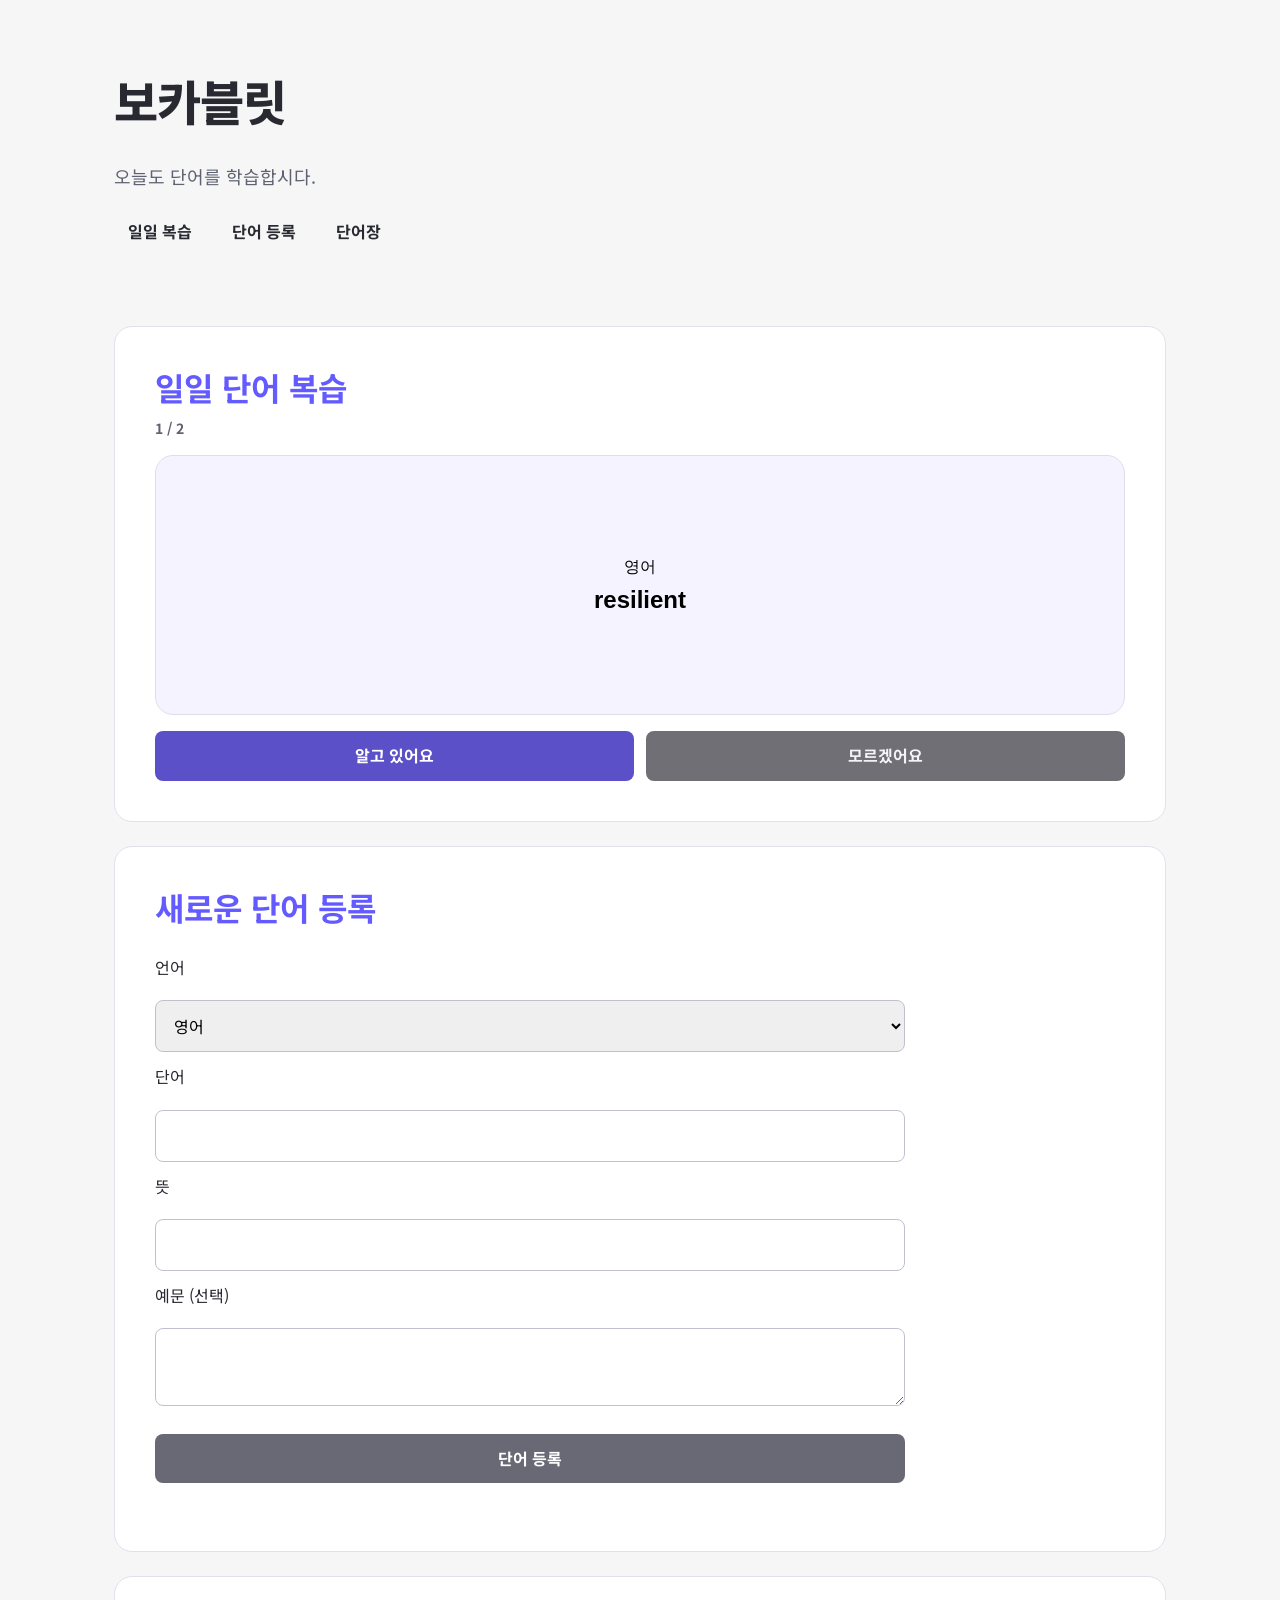
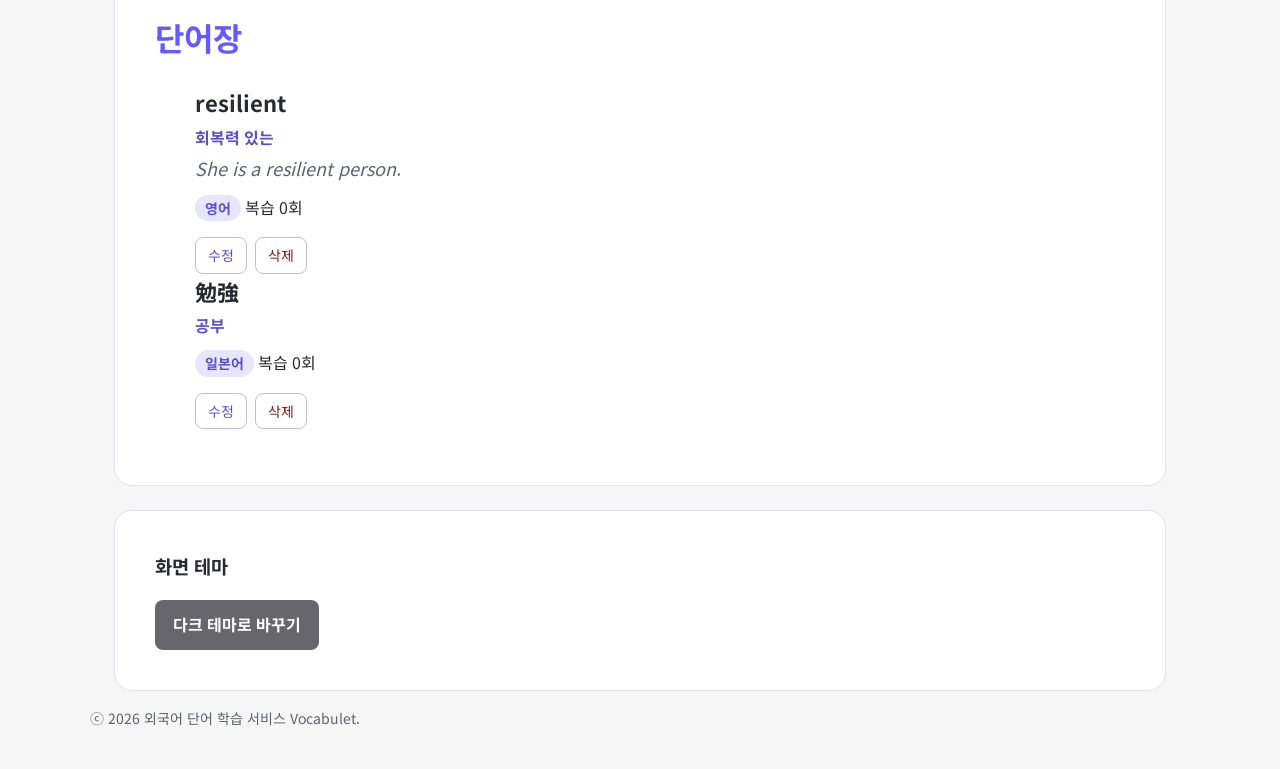
==== home.html @ 33e55e6b "7주차 단어카드 구현" ====
<!doctype html>
<html lang="ko">
  <head>
    <meta charset="UTF-8" />
    <meta name="viewport" content="width=device-width, initial-scale=1.0" />

    <link rel="stylesheet" href="style.css" />
    <link rel="preconnect" href="https://fonts.googleapis.com" />
    <link rel="preconnect" href="https://fonts.gstatic.com" crossorigin />
    <link
      href="https://fonts.googleapis.com/css2?family=Noto+Sans+KR:wght@100..900&display=swap"
      rel="stylesheet"
    />
    <title>Vocabulet</title>
  </head>

  <body>
    <header class="site-header">
      <h1>보카블릿</h1>
      <p class="header-description">오늘도 단어를 학습합시다.</p>
      <nav class="site-nav" aria-label="주요 메뉴">
        <a href="#daily-review">일일 복습</a>
        <a href="#add-word">단어 등록</a>
        <a href="#wordbook">단어장</a>
      </nav>
    </header>

    <main>
      <section id="daily-review" class="content-section">
        <h2>일일 단어 복습</h2>
        <p class="review-progress" aria-live="polite">1 / 10</p>

        <article class="flash-card" id="flashCard">
          <button
            type="button"
            class="flash-card-inner"
            id="flipButton"
            aria-label="카드 뒤집기"
          >
            <div class="flash-card-front">
              <span class="word-language"></span>
              <strong class="word-text"></strong>
            </div>
            <div class="flash-card-back">
              <p class="word-meaning"></p>
              <p class="word-example"></p>
            </div>
          </button>
        </article>

        <div class="review-actions">
          <button type="button" id="knowButton">알고 있어요</button>
          <button type="button" id="unknownButton">모르겠어요</button>
        </div>
      </section>

      <section id="add-word" class="content-section">
        <h2>새로운 단어 등록</h2>
        <form id="word-form">
          <label for="wordLanguage">언어</label>
          <select id="wordLanguage" name="language">
            <option>영어</option>
            <option>일본어</option>
            <option>중국어</option>
            <option>스페인어</option>
            <option>프랑스어</option>
          </select>

          <label for="wordInput">단어</label>
          <input type="text" id="wordInput" name="word" />

          <label for="meaningInput">뜻</label>
          <input type="text" id="meaningInput" name="meaning" />

          <label for="exampleInput">예문 (선택)</label>
          <textarea id="exampleInput" name="example"></textarea>

          <button type="submit" id="wordSubmit" disabled>단어 등록</button>
          <button type="button" id="editCancel" hidden>수정 취소</button>

          <p id="wordMessage" aria-live="polite"></p>
        </form>
      </section>

      <section id="wordbook" class="content-section">
        <h2>단어장</h2>
        <ul class="word-list">
          <li class="word-card">
            <h3 class="word-text">resilient</h3>
            <p class="word-meaning">회복력 있는</p>
            <p class="word-example">She is a resilient person.</p>
            <p class="word-meta">
              <span class="word-language">영어</span> 복습
              <span class="review-count">0</span>회
            </p>
            <div class="card-actions">
              <button type="button" class="edit-button">수정</button>
              <button type="button" class="delete-button">삭제</button>
            </div>
          </li>
          <li class="word-card">
            <h3 class="word-text">勉強</h3>
            <p class="word-meaning">공부</p>
            <p class="word-example"></p>
            <p class="word-meta">
              <span class="word-language">일본어</span> 복습
              <span class="review-count">0</span>회
            </p>
            <div class="card-actions">
              <button type="button" class="edit-button">수정</button>
              <button type="button" class="delete-button">삭제</button>
            </div>
          </li>
          <li class="word-card" hidden>
            <h3 class="word-text"></h3>
            <p class="word-meaning"></p>
            <p class="word-example"></p>
            <p class="word-meta">
              <span class="word-language"></span> 복습
              <span class="review-count">0</span>회
            </p>
            <div class="card-actions">
              <button type="button" class="edit-button">수정</button>
              <button type="button" class="delete-button">삭제</button>
            </div>
          </li>
          <li class="word-card" hidden>
            <h3 class="word-text"></h3>
            <p class="word-meaning"></p>
            <p class="word-example"></p>
            <p class="word-meta">
              <span class="word-language"></span> 복습
              <span class="review-count">0</span>회
            </p>
            <div class="card-actions">
              <button type="button" class="edit-button">수정</button>
              <button type="button" class="delete-button">삭제</button>
            </div>
          </li>
          <li class="word-card" hidden>
            <h3 class="word-text"></h3>
            <p class="word-meaning"></p>
            <p class="word-example"></p>
            <p class="word-meta">
              <span class="word-language"></span> 복습
              <span class="review-count">0</span>회
            </p>
            <div class="card-actions">
              <button type="button" class="edit-button">수정</button>
              <button type="button" class="delete-button">삭제</button>
            </div>
          </li>
        </ul>
      </section>

      <section id="config" class="content-section">
        <article class="event-card">
          <h3>화면 테마</h3>
          <button id="themeButton" class="primary-button" type="button">
            다크 테마로 바꾸기
          </button>
        </article>
      </section>
    </main>

    <footer class="site-footer">
      ⓒ 2026 외국어 단어 학습 서비스 Vocabulet.
    </footer>
    <script src="script.js"></script>
    <script src="home.js"></script>
  </body>
</html>
---- style.css ----
* {
  box-sizing: border-box;
}

body.dark {
  color: #f4f4f8;
  background-color: #20212a;
}
body.dark p,
body.dark nav a {
  color: #d8d8e2;
}
body.dark .feature-card,
body.dark .content-section,
body.dark .event-card,
body.dark .subscribe-card {
  border-color: #50515f;
  background-color: #2d2e38;
}
body.dark .word-card:hover {
  border-color: #b9b4ef;
}
body.dark .word-card .word-meaning {
  color: #b9b4ef;
}
body.dark .word-card .word-example {
  color: #d8d8e2;
}
body.dark .word-card .word-language {
  color: #d9d6ff;
  background-color: #3a3a4d;
}
body.dark .delete-button {
  border-color: #50515f;
  color: #f2b8b8;
}
body.dark .delete-button:hover {
  background-color: #3d2a2f;
}
body.dark .flash-card-inner {
  color: #ededfc;
  background-color: #20212a;
}
body.dark .flash-card-inner:hover {
  border-color: #b9b4ef;
}
body.dark .flash-card-front .word-language {
  color: #d9d6ff;
  background-color: #3a3a4d;
}
body.dark .flash-card-front::after,
body.dark .flash-card-back .word-example,
body.dark .review-progress {
  color: #d8d8e2;
}
body.dark .flash-card-back {
  background-color: #20212a;
}
body.dark .flash-card-back .word-meaning {
  color: #b9b4ef;
}
body.dark #unknownButton {
  border-color: #50515f;
  color: #f4f4f8;
  background-color: #2d2e38;
}
body.dark #unknownButton:hover {
  background-color: #3a3a4d;
}

body.dark .edit-button {
  border-color: #50515f;
  color: #b9b4ef;
}
body.dark .edit-button:hover {
  background-color: #3a3a4d;
}
body.dark #word-form #editCancel {
  border-color: #50515f;
  color: #f4f4f8;
  background-color: #2d2e38;
}
body.dark .word-card.is-editing {
  outline-color: #50515f;
}

#unknownButton {
  border-color: #50515f;
  color: #f4f4f8;
  background-color: #6f6f75;
}
#unknownButton:hover {
  background-color: #48484e;
}

body {
  margin: 0;
  color: #292a31;
  font-family: "Noto Sans KR", Arial, sans-serif;
  line-height: 1.6;
  background-color: #f6f6f6;
}
.site-header,
main,
.site-footer {
  max-width: 1100px;
  margin: 0 auto;
  padding-left: 24px;
  padding-right: 24px;
}
.eyebrow {
  color: #5b50c8;
  font-size: 14px;
  font-weight: 700;
}
.header-description {
  color: #5e6272;
  font-size: 18px;
}
.site-nav {
  display: flex;
  gap: 12px;
}
.site-nav a {
  padding: 10px 14px;
  font-weight: 700;
  color: #292a31;
  text-decoration: none;
}
.site-header {
  padding-top: 72px;
  padding-bottom: 48px;
}
.eyebrow {
  margin: 0 0 8px;
  color: #5b50c8;
  font-size: 14px;
  font-weight: 700;
  letter-spacing: 0.05em;
}
h1,
h2,
h3,
p {
  margin-top: 0;
}
h1 {
  font-size: 48px;
  font-weight: 800;
  line-height: 1.2;
  letter-spacing: -0.02em;
}
h2 {
  color: #635bff;
  font-size: 32px;
  font-weight: 700;
  line-height: 1.3;
}

.feature-list {
  list-style-type: none;
  padding-left: 0;
  margin: 0;
  display: grid;
  grid-template-columns: repeat(auto-fit, minmax(260px, 1fr));
  align-items: stretch;
  gap: 24px;
}
.feature-card {
  min-width: 0;
  list-style: none;
  padding: 20px 24px;
  margin-bottom: 16px;
  border: 1px solid #deddea;
  border-radius: 12px;
  background: #f4f3ff;
}

.steps-list {
  margin: 0;
  padding-left: 24px;
}
.steps-list li + li {
  margin-top: 10px;
}
.content-section {
  margin-top: 24px;
  padding: 40px;
  min-width: 200px;
  border: 1px solid #e0e1ec;
  border-radius: 18px;
  background: #fff;
}

.about-layout {
  display: flex;
  align-items: center;
  gap: 40px;
}
.about-text {
  flex: 1;
}
.service-image {
  display: block;
  width: 100%;
  max-width: 360px;
  height: auto;
  border-radius: 14px;
}

.card-list {
  display: flex;
  gap: 20px;
}
.card {
  flex: 1 1 260px;
}

@media (max-width: 768px) {
  body {
    font-size: 16px;
  }
  header {
    padding-top: 32px;
    padding-bottom: 24px;
  }
  section {
    margin-top: 40px;
  }
  h1 {
    font-size: 36px;
  }
  h2 {
    font-size: 28px;
  }
  .about-layout {
    flex-direction: column;
  }
  .service-image {
    max-width: 100%;
  }
  body {
    font-size: 16px;
  }
  header {
    padding-top: 32px;
    padding-bottom: 24px;
  }
  section {
    margin-top: 40px;
  }
  h1 {
    font-size: 36px;
  }
  h2 {
    font-size: 28px;
  }
  nav {
    flex-direction: column;
    align-items: stretch;
    gap: 8px;
  }
  nav a {
    padding: 8px 0;
  }
  .feature-list {
    grid-template-columns: 1fr;
  }
  form {
    flex-direction: column;
    align-items: stretch;
  }
  input,
  button {
    width: 100%;
  }
  button {
    min-height: 48px;
  }
  .agree-row {
    display: grid;
    grid-template-columns: 1fr 6fr;
  }
  .agreeCheck {
    width: 20px;
    height: 20px;
  }

  .content-section {
    margin-top: 40px;
  }
}
.card-actions {
  display: flex;
  gap: 8px;
  margin-top: auto;
}
.edit-button {
  padding: 6px 12px;
  border: 1px solid #bfc1d1;
  border-radius: 8px;
  color: #5b50c8;
  font: inherit;
  font-size: 14px;
  background-color: transparent;
  cursor: pointer;
}
.edit-button:hover {
  background-color: #f0efff;
}
#word-form #editCancel {
  border: 1px solid #bfc1d1;
  color: #292a31;
  background-color: #fff;
}
.word-card.is-editing {
  border-color: #5b50c8;
  outline: 3px solid #d9d6ff;
}

#subscribeMessage {
  margin-top: 16px;
  color: #555763;
}
#subscribeMessage.is-success {
  color: #245c3a;
  background-color: #e7f7ed;
  padding: 12px;
  border-radius: 10px;
  font-weight: 700;
}
#subscribeMessage.is-error {
  color: #7a1f1f;
  background-color: #fbeaea;
  padding: 12px;
  border-radius: 10px;
  font-weight: 700;
}

.subscribe-card {
  background-color: #f0efff;
  min-width: 300;
}
#subscribe-form {
  display: grid;
  align-items: flex-end;
  gap: 12px;
  max-width: 750px;
}
.email-field {
  margin: 0;
  font-weight: 700;
}
input[type="email"] {
  display: grid;
  grid-template-columns: 1fr;
  width: 100%;
  margin-top: 8px;
  padding: 12px 14px;
  border: 1px solid #bfc1d1;
  border-radius: 8px;
  font: inherit;
  transition:
    border-color 0.2s ease,
    outline-color 0.2s ease;
}
input[type="email"]:focus {
  display: grid;
  grid-template-columns: 2.5fr;
  border-color: #5b50c8;
  outline: 3px solid #d9d6ff;
  outline-offset: 2px;
}
#subscribeButton {
  display: grid;
  grid-template-columns: 1.5fr;
  padding: 12px 18px;
  border: 0;
  border-radius: 8px;
  color: #fff;
  font: inherit;
  font-weight: 700;
  background-color: #5b50c8;
  cursor: pointer;
  transition:
    background-color 0.2s ease,
    transform 0.1s ease;
}
#subscribeButton:hover {
  background-color: #4033b0;
}
#subscribeButton:focus {
  outline: 3px solid #b9b4ef;
  outline-offset: 3px;
}
#subscribeButton:disabled {
  color: #fff;
  background-color: #686975;
  cursor: not-allowed;
}
#themeButton {
  display: grid;
  grid-template-columns: 1.5fr;
  padding: 12px 18px;
  border: 0;
  border-radius: 8px;
  color: #fff;
  font: inherit;
  font-weight: 700;
  background-color: #66666c;
  cursor: pointer;
  transition:
    background-color 0.2s ease,
    transform 0.1s ease;
}
.primary-button {
  display: grid;
  grid-template-columns: 1.5fr;
  padding: 12px 18px;
  border: 0;
  border-radius: 8px;
  color: #fff;
  font: inherit;
  background-color: #66666c;
  font-weight: 700;
  cursor: pointer;
  transition:
    background-color 0.2s ease,
    transform 0.1s ease;
}
.primary-button:hover {
  background-color: #4038a5;
}
.primary-button:focus {
  outline: 3px solid #b9b4ef;
  outline-offset: 3px;
}
.primary-button:active {
  transform: translateY(1px);
}
.site-footer {
  padding: 16px 0 40px;
  color: #5e6272;
  font-size: 14px;
}
#word-form {
  display: grid;
  gap: 12px;
  max-width: 750px;
}
input[type="email"],
input[type="text"],
textarea,
select {
  width: 100%;
  margin-top: 8px;
  padding: 12px 14px;
  border: 1px solid #bfc1d1;
  border-radius: 8px;
  font: inherit;
}
#word-form button:disabled {
  background-color: #686975;
  cursor: not-allowed;
}
#word-form button,
.review-actions button {
  margin-top: 16px;
  padding: 12px 18px;
  border: 0;
  border-radius: 8px;
  color: #fff;
  font: inherit;
  font-weight: 700;
  background-color: #5b50c8;
  cursor: pointer;
}
.word-card {
  display: flex;
  flex-direction: column;
  gap: 4px;
  transition: border-color 0.2s ease;
}
.word-card:hover {
  border-color: #5b50c8;
}
.word-card .word-text {
  margin-bottom: 0;
  font-size: 22px;
  font-weight: 700;
}
.word-card .word-meaning {
  margin-bottom: 0;
  color: #5b50c8;
  font-weight: 700;
}
.word-card .word-example {
  margin-bottom: 0;
  color: #5e6272;
  font-size: 18px;
  font-style: italic;
}
.word-card .word-example:empty {
  display: none;
}
.word-card .word-meta {
  margin: 8px 0 12px;
}
.word-card .word-language {
  display: inline-block;
  padding: 2px 10px;
  border-radius: 999px;
  color: #5b50c8;
  font-size: 14px;
  font-weight: 700;
  background-color: #e7e5ff;
}
.delete-button {
  align-self: flex-start;
  margin-top: auto;
  padding: 6px 12px;
  border: 1px solid #bfc1d1;
  border-radius: 8px;
  color: #7a1f1f;
  font: inherit;
  font-size: 14px;
  background-color: transparent;
  cursor: pointer;
}
.delete-button:hover {
  background-color: #fbeaea;
}

.review-progress {
  margin-bottom: 12px;
  color: #5e6272;
  font-size: 14px;
  font-weight: 700;
}
.flash-card-front .word-language {
  font-size: 16px; /* 기존 12px */
}
.flash-card-front .word-text {
  font-size: 24px; /* 기존 40px */
}
.flash-card-front::after {
  font-size: 24px; /* 기존 13px */
}
.flash-card-back .word-meaning {
  font-size: 16px; /* 기존 28px */
}
.flash-card-back .word-example {
  font-size: 16px; /* 기존 15px */
}
.flash-card-inner {
  min-width: 120px;
  min-height: 240px;
  border: 1px solid #deddea;
  border-radius: 18px;
  background: #f4f3ff;
  transition:
    transform 0.4s ease,
    border-color 0.2s ease;
}
.flash-card-inner:hover {
  border-color: #5b50c8;
}
.flash-card-inner:focus-visible {
  outline: 3px solid #d9d6ff;
  outline-offset: 3px;
}

#daily-review h2 {
  margin-bottom: 8px;
}
#daily-review .review-progress {
  margin-bottom: 16px;
}
.flash-card {
  perspective: 1000px;
}
#daily-review .flash-card-inner {
  display: block;
  position: relative;
  width: 100%;
  padding: 0;
  transform-style: preserve-3d;
  cursor: pointer;
}
.flash-card.is-flipped .flash-card-inner {
  transform: rotateY(180deg);
}
.flash-card-front,
.flash-card-back {
  position: absolute;
  inset: 0;
  display: flex;
  flex-direction: column;
  align-items: center;
  justify-content: safe center;
  gap: 8px;
  padding: 32px;
  text-align: center;
  backface-visibility: hidden;
}
.flash-card-back {
  transform: rotateY(180deg);
  border-radius: 18px;
  background: #fff;
}

#daily-review .review-actions {
  margin-bottom: 0;
  gap: 12px;
}

#daily-review .flash-card-inner {
  min-height: clamp(200px, 35vw, 260px);
}

#daily-review .flash-card-front,
#daily-review .flash-card-back {
  overflow-y: auto;
  overflow-wrap: anywhere;
  justify-content: safe center;
}

#daily-review .review-actions {
  display: flex;
  flex-direction: row;
  gap: 12px;
}
#daily-review .review-actions button {
  flex: 1;
  width: auto;
  max-width: none;
  min-height: 48px;
}

@media (max-width: 768px) {
  #daily-review .review-actions {
    gap: 8px;
  }
  #daily-review .review-actions button {
    padding-left: 8px;
    padding-right: 8px;
  }
}

[hidden] {
  display: none !important;
}
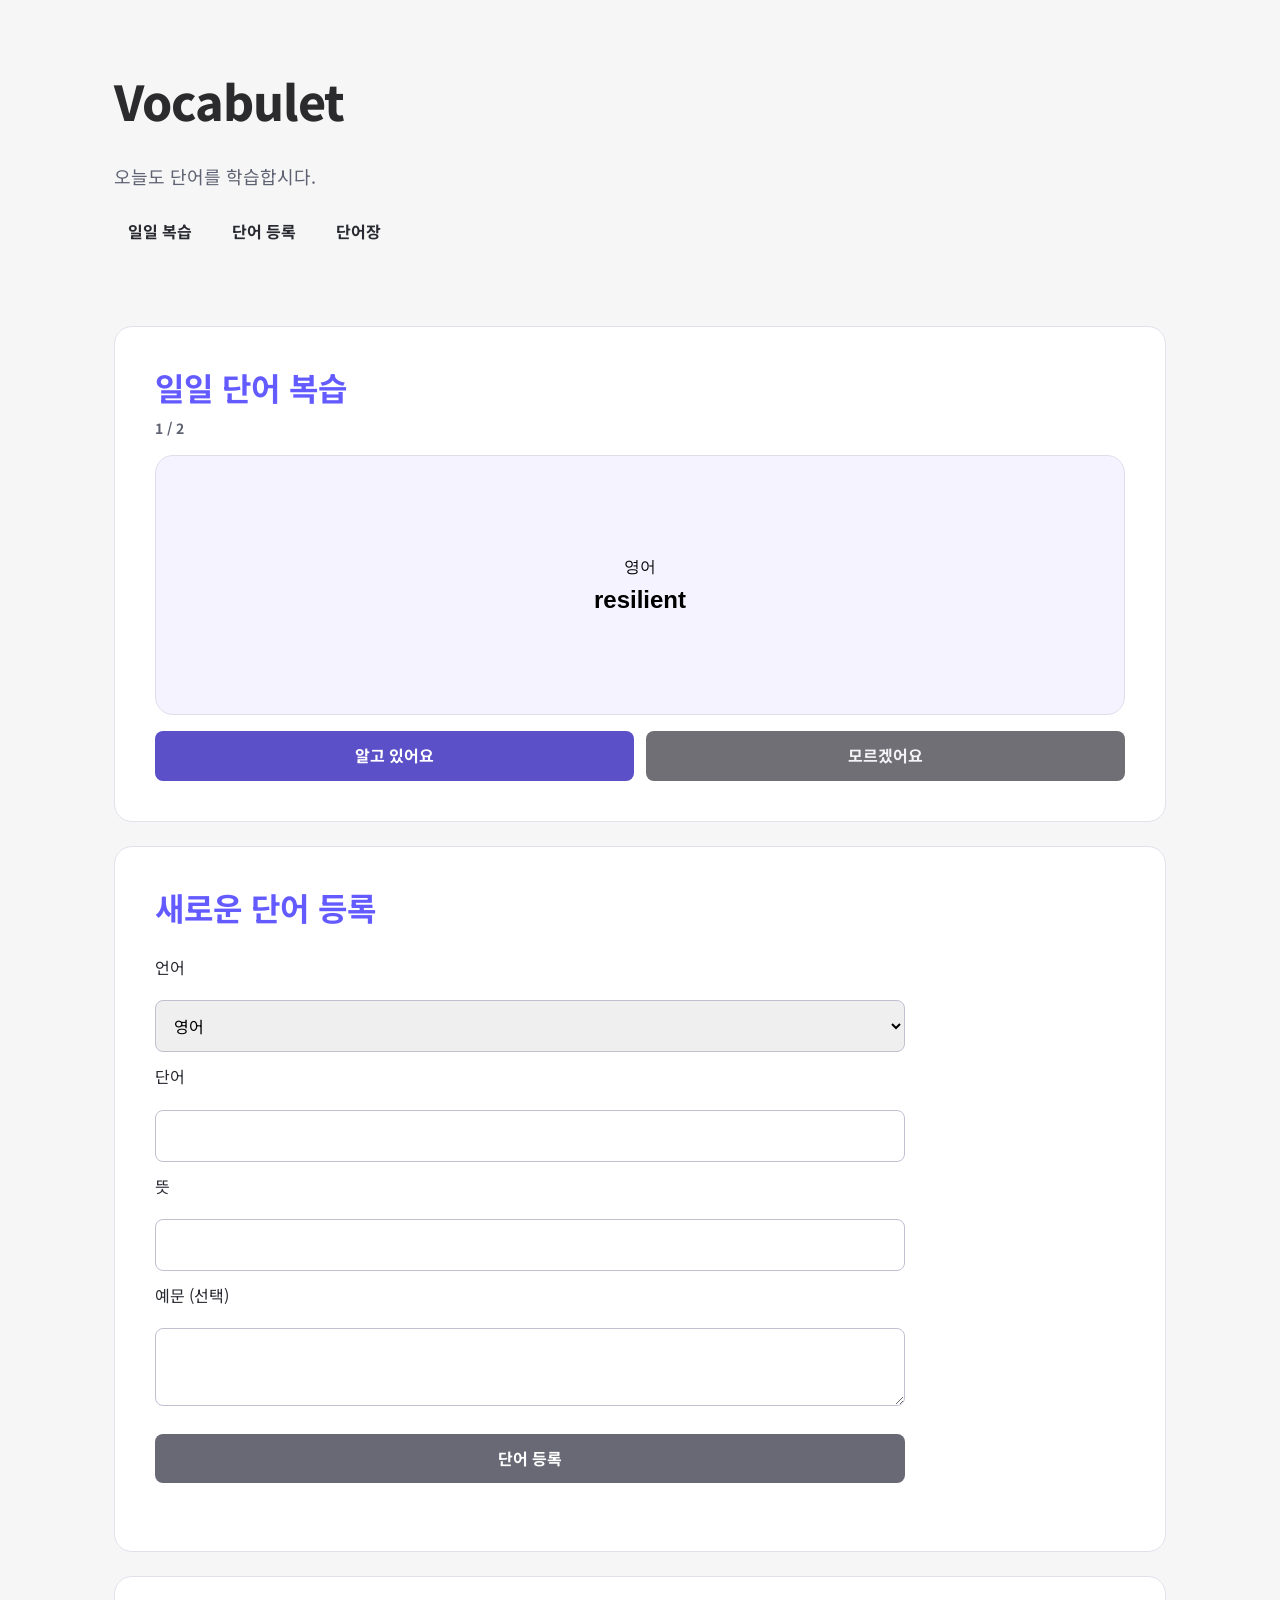
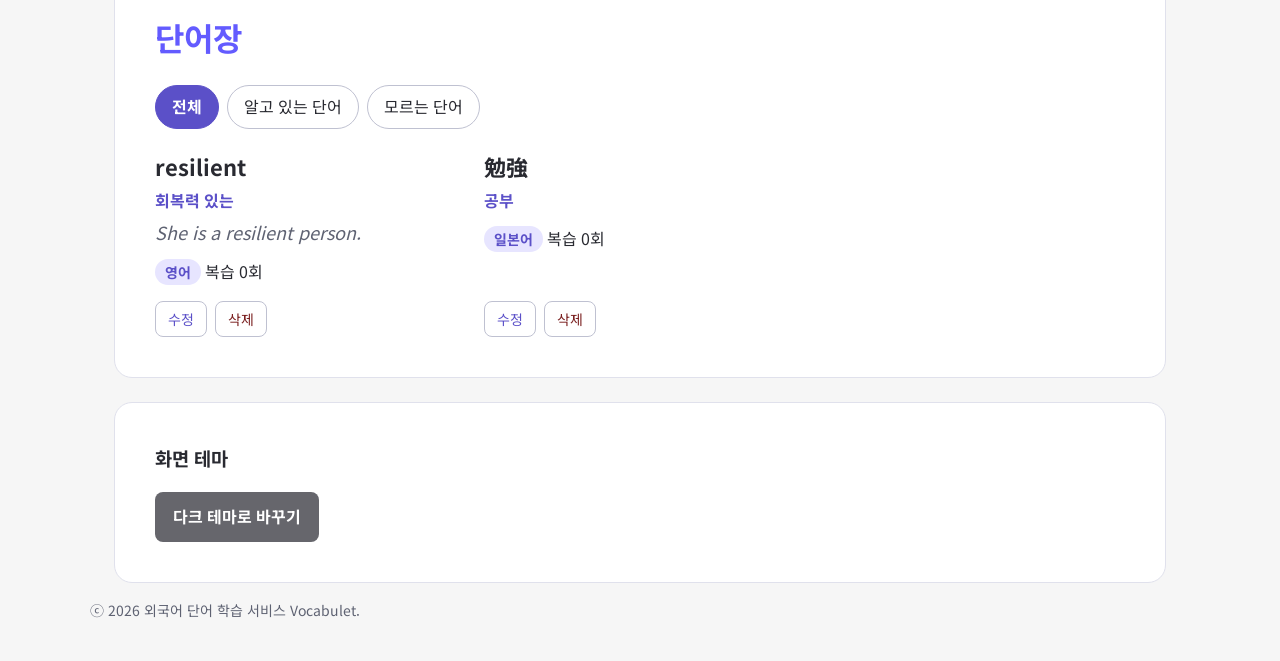
==== commit ab7ff4a0: "10주차 내비게이션 바" ====
--- a/home.html
+++ b/home.html
@@ -11,12 +11,12 @@
       href="https://fonts.googleapis.com/css2?family=Noto+Sans+KR:wght@100..900&display=swap"
       rel="stylesheet"
     />
-    <title>Vocabulet</title>
+    <title>Vocabulet</a></title>
   </head>
 
   <body>
     <header class="site-header">
-      <h1>보카블릿</h1>
+      <h1><a id="site-logo" href="index.html">Vocabulet</a></h1>
       <p class="header-description">오늘도 단어를 학습합시다.</p>
       <nav class="site-nav" aria-label="주요 메뉴">
         <a href="#daily-review">일일 복습</a>
@@ -84,73 +84,36 @@
 
       <section id="wordbook" class="content-section">
         <h2>단어장</h2>
-        <ul class="word-list">
-          <li class="word-card">
-            <h3 class="word-text">resilient</h3>
-            <p class="word-meaning">회복력 있는</p>
-            <p class="word-example">She is a resilient person.</p>
-            <p class="word-meta">
-              <span class="word-language">영어</span> 복습
-              <span class="review-count">0</span>회
-            </p>
-            <div class="card-actions">
-              <button type="button" class="edit-button">수정</button>
-              <button type="button" class="delete-button">삭제</button>
-            </div>
-          </li>
-          <li class="word-card">
-            <h3 class="word-text">勉強</h3>
-            <p class="word-meaning">공부</p>
-            <p class="word-example"></p>
-            <p class="word-meta">
-              <span class="word-language">일본어</span> 복습
-              <span class="review-count">0</span>회
-            </p>
-            <div class="card-actions">
-              <button type="button" class="edit-button">수정</button>
-              <button type="button" class="delete-button">삭제</button>
-            </div>
-          </li>
-          <li class="word-card" hidden>
-            <h3 class="word-text"></h3>
-            <p class="word-meaning"></p>
-            <p class="word-example"></p>
-            <p class="word-meta">
-              <span class="word-language"></span> 복습
-              <span class="review-count">0</span>회
-            </p>
-            <div class="card-actions">
-              <button type="button" class="edit-button">수정</button>
-              <button type="button" class="delete-button">삭제</button>
-            </div>
-          </li>
-          <li class="word-card" hidden>
-            <h3 class="word-text"></h3>
-            <p class="word-meaning"></p>
-            <p class="word-example"></p>
-            <p class="word-meta">
-              <span class="word-language"></span> 복습
-              <span class="review-count">0</span>회
-            </p>
-            <div class="card-actions">
-              <button type="button" class="edit-button">수정</button>
-              <button type="button" class="delete-button">삭제</button>
-            </div>
-          </li>
-          <li class="word-card" hidden>
-            <h3 class="word-text"></h3>
-            <p class="word-meaning"></p>
-            <p class="word-example"></p>
-            <p class="word-meta">
-              <span class="word-language"></span> 복습
-              <span class="review-count">0</span>회
-            </p>
-            <div class="card-actions">
-              <button type="button" class="edit-button">수정</button>
-              <button type="button" class="delete-button">삭제</button>
-            </div>
-          </li>
-        </ul>
+        <div class="word-filters" role="group" aria-label="단어 필터">
+          <button
+            type="button"
+            class="filter-button active"
+            data-filter="all"
+            aria-pressed="true"
+          >
+            전체
+          </button>
+          <button
+            type="button"
+            class="filter-button"
+            data-filter="known"
+            aria-pressed="false"
+          >
+            알고 있는 단어
+          </button>
+          <button
+            type="button"
+            class="filter-button"
+            data-filter="unknown"
+            aria-pressed="false"
+          >
+            모르는 단어
+          </button>
+        </div>
+        <p class="empty-state" id="emptyState" hidden>
+          등록된 단어가 없습니다.
+        </p>
+        <ul class="word-list" id="wordList"></ul>
       </section>
 
       <section id="config" class="content-section">
--- a/style.css
+++ b/style.css
@@ -37,6 +37,10 @@
 body.dark .delete-button:hover {
   background-color: #3d2a2f;
 }
+body.dark .delete-button:focus {
+  outline: 3px solid #f2b8b8;
+  outline-offset: 3px;
+}
 body.dark .flash-card-inner {
   color: #ededfc;
   background-color: #20212a;
@@ -67,6 +71,10 @@
 body.dark #unknownButton:hover {
   background-color: #3a3a4d;
 }
+body.dark #unknownButton:focus {
+  outline: 3px solid #b9b4ef;
+  outline-offset: 3px;
+}
 
 body.dark .edit-button {
   border-color: #50515f;
@@ -74,14 +82,51 @@
 }
 body.dark .edit-button:hover {
   background-color: #3a3a4d;
+}
+body.dark .edit-button:focus {
+  outline: 3px solid #b9b4ef;
+  outline-offset: 3px;
+}
+body.dark #word-form #wordSubmit {
+  border-color: #50515f;
+  color: #f4f4f8;
+  background-color: #6e37b6;
+}
+body.dark #word-form #wordSubmit:hover {
+  background-color: #9775d6;
+}
+body.dark #word-form #wordSubmit:focus {
+  outline: 3px solid #b9b4ef;
+  outline-offset: 3px;
+}
+body.dark #word-form #wordSubmit:disabled {
+  color: #f4f4f8;
+  background-color: #686975;
+  cursor: not-allowed;
+  outline: 0px;
 }
 body.dark #word-form #editCancel {
   border-color: #50515f;
   color: #f4f4f8;
   background-color: #2d2e38;
 }
-body.dark .word-card.is-editing {
-  outline-color: #50515f;
+body.dark #word-form #editCancel:focus {
+  outline: 3px solid #b9b4ef;
+  outline-offset: 3px;
+}
+
+#site-logo {
+  text-decoration: none;
+  color: #2b2a2c;
+}
+body.dark #site-logo {
+  color: #f4f4f8;
+}
+.header-title {
+  line-height: 0.8;
+  margin-top: 8px;
+  font-weight: 700;
+  color: #5b50c8;
 }
 
 #unknownButton {
@@ -91,6 +136,10 @@
 }
 #unknownButton:hover {
   background-color: #48484e;
+}
+#unknownButton:focus {
+  outline: 3px solid #b9b4ef;
+  outline-offset: 3px;
 }
 
 body {
@@ -308,14 +357,41 @@
 .edit-button:hover {
   background-color: #f0efff;
 }
+.edit-button:focus {
+  outline: 3px solid #b9b4ef;
+  outline-offset: 3px;
+}
+
+#word-form #wordSubmit {
+  color: #fff;
+  background-color: #5c37b3;
+}
+#word-form #wordSubmit:focus {
+  outline: 3px solid #b9b4ef;
+  outline-offset: 3px;
+}
+#word-form #wordSubmit:hover {
+  outline: 3px solid #b9b4ef;
+  background-color: #8e66e9;
+}
+#word-form #wordSubmit:disabled {
+  color: #fff;
+  background-color: #686975;
+  cursor: not-allowed;
+  outline: 0px;
+}
+
 #word-form #editCancel {
   border: 1px solid #bfc1d1;
   color: #292a31;
   background-color: #fff;
 }
-.word-card.is-editing {
-  border-color: #5b50c8;
-  outline: 3px solid #d9d6ff;
+#word-form #editCancel:hover {
+  background-color: #f0efff;
+}
+#word-form #editCancel:focus {
+  outline: 3px solid #b9b4ef;
+  outline-offset: 3px;
 }
 
 #subscribeMessage {
@@ -370,6 +446,76 @@
   border-color: #5b50c8;
   outline: 3px solid #d9d6ff;
   outline-offset: 2px;
+}
+#goLoginButton {
+  display: grid;
+  grid-template-columns: 1.5fr;
+  padding: 12px 18px;
+  border: 0;
+  border-radius: 8px;
+  color: #fff;
+  font: inherit;
+  font-weight: 700;
+  background-color: #5b50c8;
+  cursor: pointer;
+  transition:
+    background-color 0.2s ease,
+    transform 0.1s ease;
+}
+
+#goLoginButton:hover {
+  background-color: #4033b0;
+}
+
+#goLoginButton:focus {
+  outline: 3px solid #b9b4ef;
+  outline-offset: 3px;
+}
+#goLoginButton:disabled {
+  color: #fff;
+  background-color: #686975;
+  cursor: not-allowed;
+}
+
+#welcomeMessage.is-success {
+  color: #245c3a;
+  background-color: #e7f7ed;
+  padding: 12px;
+  border-radius: 10px;
+  font-weight: 700;
+}
+body.dark #welcomeMessage.is-success {
+  color: #7fd6a0;
+  background-color: #1f3a2a;
+}
+
+#loginButton {
+  display: grid;
+  grid-template-columns: 1.5fr;
+  padding: 12px 18px;
+  border: 0;
+  border-radius: 8px;
+  color: #fff;
+  font: inherit;
+  font-weight: 700;
+  background-color: #5b50c8;
+  cursor: pointer;
+  transition:
+    background-color 0.2s ease,
+    transform 0.1s ease;
+}
+#loginButton:hover {
+  background-color: #4033b0;
+}
+
+#loginButton:focus {
+  outline: 3px solid #b9b4ef;
+  outline-offset: 3px;
+}
+#loginButton:disabled {
+  color: #fff;
+  background-color: #686975;
+  cursor: not-allowed;
 }
 #subscribeButton {
   display: grid;
@@ -529,6 +675,10 @@
 }
 .delete-button:hover {
   background-color: #fbeaea;
+}
+.delete-button:focus {
+  outline: 3px solid #f2b8b8;
+  outline-offset: 3px;
 }
 
 .review-progress {
@@ -636,6 +786,10 @@
   max-width: none;
   min-height: 48px;
 }
+#daily-review .review-actions button:focus {
+  outline: 3px solid #b9b4ef;
+  outline-offset: 3px;
+}
 
 @media (max-width: 768px) {
   #daily-review .review-actions {
@@ -645,6 +799,159 @@
     padding-left: 8px;
     padding-right: 8px;
   }
+  #daily-review .review-actions button:focus {
+    outline: 3px solid #b9b4ef;
+    outline-offset: 3px;
+  }
+  #daily-review .flash-card-inner {
+    min-height: clamp(200px, 50vw, 260px);
+    max-width: 480px;
+  }
+}
+.is-hidden {
+  display: none;
+}
+.auth-tabs {
+  display: flex;
+  gap: 8px;
+  margin-bottom: 16px;
+}
+.auth-tab {
+  padding: 10px 18px;
+  border: 1px solid #bfc1d1;
+  border-radius: 8px;
+  background: #fff;
+  font: inherit;
+  font-weight: 700;
+  cursor: pointer;
+}
+.auth-tab.is-active {
+  color: #fff;
+  background-color: #5b50c8;
+  border-color: #5b50c8;
+}
+#login-form,
+#signup-form {
+  display: grid;
+  gap: 12px;
+  max-width: 750px;
+}
+input[type="password"],
+input[type="text"] {
+  width: 100%;
+  padding: 12px 14px;
+  border: 1px solid #bfc1d1;
+  border-radius: 8px;
+  font: inherit;
+}
+#loginButton,
+#signupButton,
+#logoutButton {
+  padding: 12px 18px;
+  border: 0;
+  border-radius: 8px;
+  color: #fff;
+  font: inherit;
+  font-weight: 700;
+  background-color: #5b50c8;
+  cursor: pointer;
+}
+#signupButton:disabled {
+  background-color: #686975;
+  cursor: not-allowed;
+}
+#loginMessage.is-error,
+#signupMessage.is-error {
+  color: #7a1f1f;
+}
+#loginMessage.is-success,
+#signupMessage.is-success {
+  color: #245c3a;
+}
+
+.is-success {
+  color: #245c3a;
+}
+.is-error {
+  color: #7a1f1f;
+}
+
+.site-nav a.is-current {
+  color: #5b50c8;
+  background-color: #d9d7ff;
+  box-shadow: inset 0 -2px 0 #5b50c8;
+}
+body.dark .site-nav a.is-current {
+  color: #ffff;
+  background-color: #4336b6c9;
+  box-shadow: inset 0 -4px 0 #4336b6;
+}
+
+.word-filters {
+  display: flex;
+  gap: 8px;
+  margin-bottom: 20px;
+  flex-wrap: wrap;
+}
+.filter-button {
+  padding: 8px 16px;
+  border: 1px solid #bfc1d1;
+  border-radius: 999px;
+  background: #fff;
+  color: #292a31;
+  font: inherit;
+  cursor: pointer;
+}
+.filter-button.active {
+  border-color: #5b50c8;
+  background: #5b50c8;
+  color: #fff;
+  font-weight: 700;
+}
+.filter-button:focus-visible {
+  outline: 3px solid #b9b4ef;
+  outline-offset: 2px;
+}
+.word-list {
+  list-style: none;
+  padding: 0;
+  margin: 0;
+  display: grid;
+  grid-template-columns: repeat(auto-fill, minmax(240px, 1fr));
+  gap: 16px;
+}
+.word-list-empty {
+  grid-column: 1 / -1;
+  color: #5e6272;
+}
+body.dark .filter-button {
+  background: #2d2e38;
+  color: #f4f4f8;
+  border-color: #50515f;
+}
+body.dark .filter-button.active {
+  background: #5b50c8;
+  border-color: #5b50c8;
+}
+
+.menu-toggle {
+  display: none;
+}
+
+@media (max-width: 600px) {
+  .menu-toggle {
+    display: inline-flex;
+  }
+  .site-header .site-nave {
+    display: none;
+  }
+  .site-header .site-nav.is-open {
+    display: block;
+  }
+  .site-nav ul {
+    display: grid;
+    gap: 8px;
+  }
 }
 
 [hidden] {
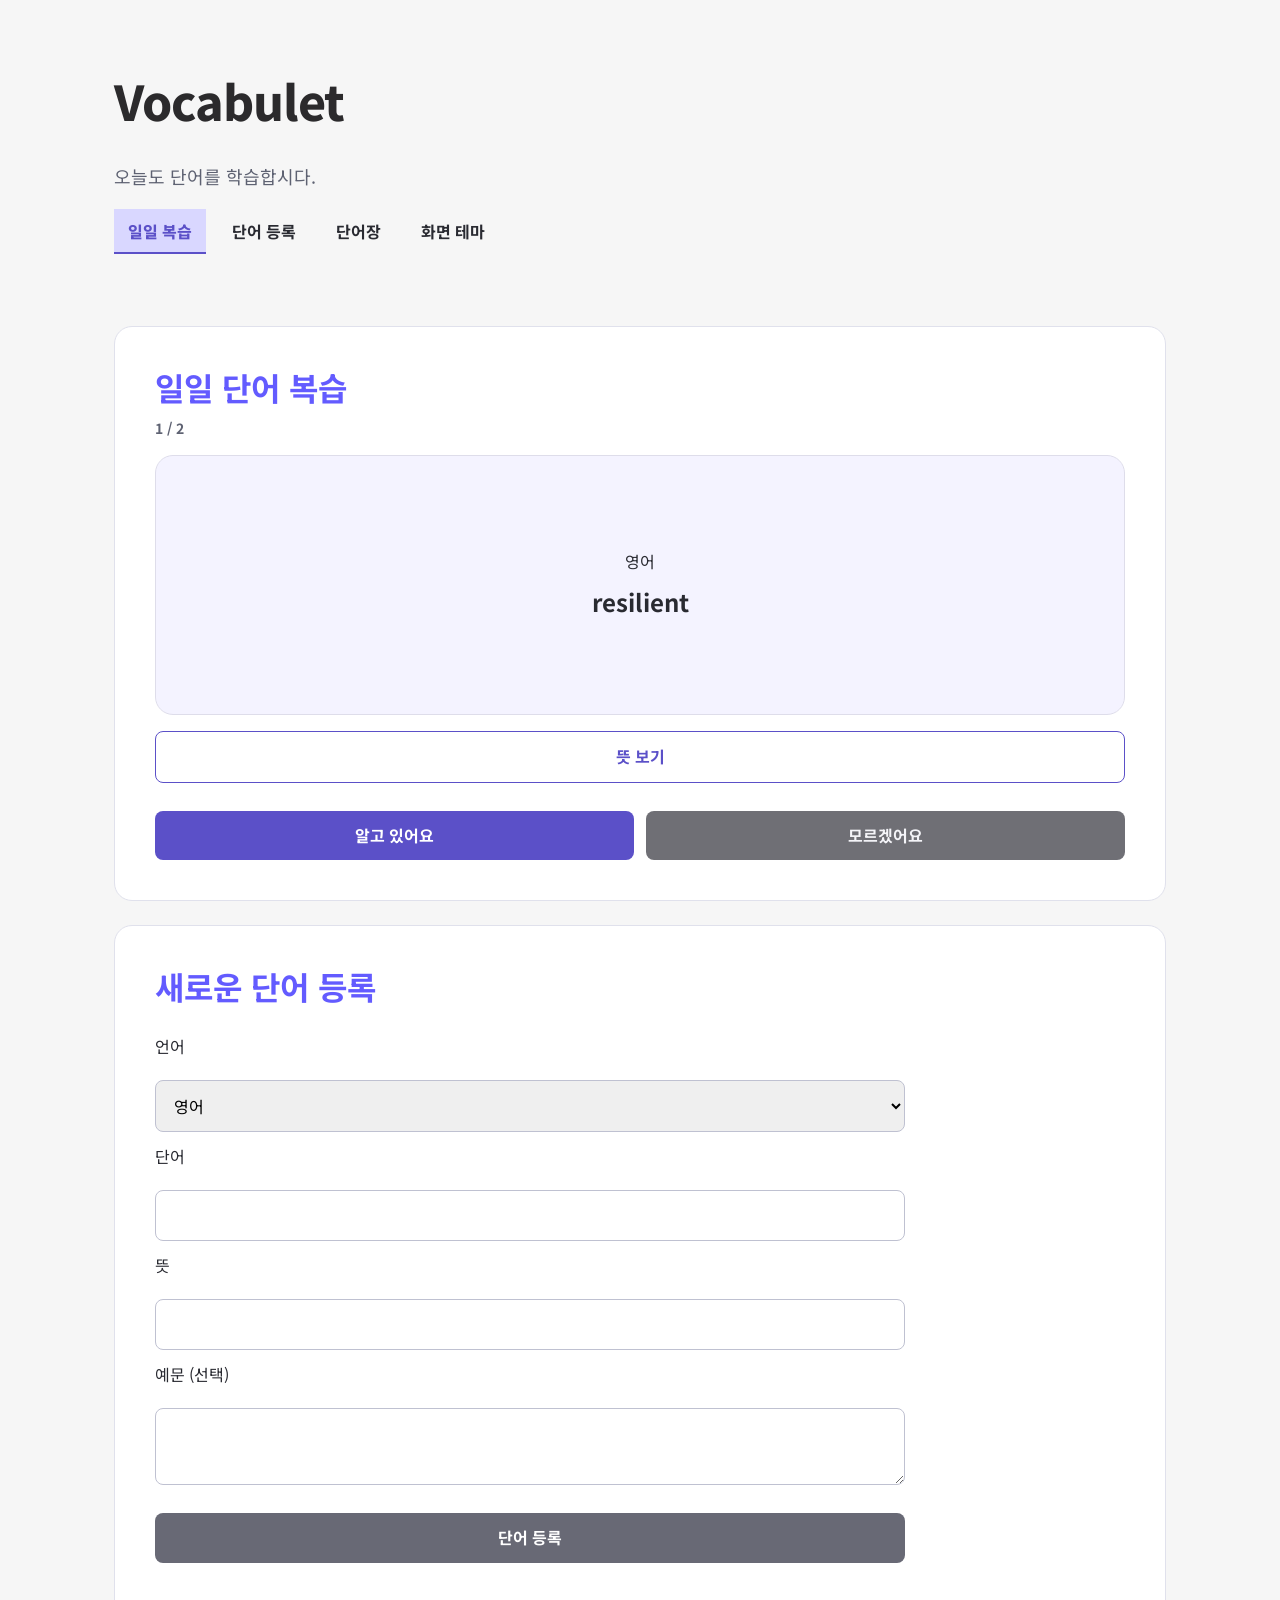
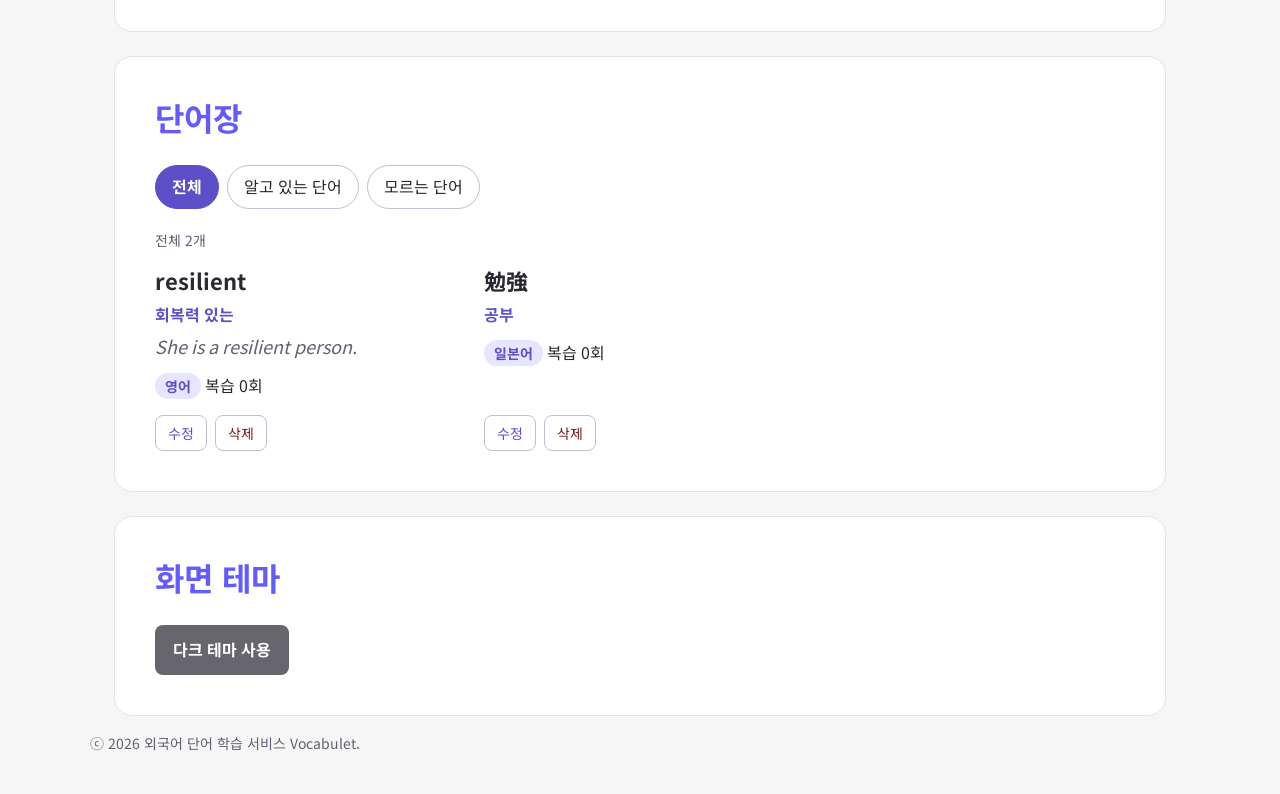
==== commit b8717a19: "11주차 접근성 개선" ====
--- a/home.html
+++ b/home.html
@@ -11,51 +11,76 @@
       href="https://fonts.googleapis.com/css2?family=Noto+Sans+KR:wght@100..900&display=swap"
       rel="stylesheet"
     />
-    <title>Vocabulet</a></title>
+    <title>내 단어장 | Vocabulet</title>
   </head>
 
   <body>
+    <a class="skip-link" href="#top">본문 바로가기</a>
+    <div id="liveStatus" class="sr-only" role="status" aria-live="polite"></div>
+
     <header class="site-header">
       <h1><a id="site-logo" href="index.html">Vocabulet</a></h1>
       <p class="header-description">오늘도 단어를 학습합시다.</p>
-      <nav class="site-nav" aria-label="주요 메뉴">
+
+      <button
+        type="button"
+        id="menuButton"
+        class="menu-button"
+        aria-expanded="false"
+        aria-controls="mainNav"
+      >
+        메뉴
+      </button>
+      <nav id="mainNav" class="site-nav" aria-label="주요 메뉴">
         <a href="#daily-review">일일 복습</a>
         <a href="#add-word">단어 등록</a>
         <a href="#wordbook">단어장</a>
+        <a href="#config">화면 테마</a>
       </nav>
     </header>
 
-    <main>
-      <section id="daily-review" class="content-section">
-        <h2>일일 단어 복습</h2>
-        <p class="review-progress" aria-live="polite">1 / 10</p>
+    <main id="top" tabindex="-1">
+      <section
+        id="daily-review"
+        class="content-section"
+        aria-labelledby="review-title"
+      >
+        <h2 id="review-title">일일 단어 복습</h2>
+        <p class="review-progress">1 / 10</p>
 
-        <article class="flash-card" id="flashCard">
-          <button
-            type="button"
-            class="flash-card-inner"
-            id="flipButton"
-            aria-label="카드 뒤집기"
-          >
-            <div class="flash-card-front">
+        <article class="flash-card" id="flashCard" aria-label="단어 카드">
+          <div class="flash-card-inner">
+            <div class="flash-card-front" id="cardFront">
               <span class="word-language"></span>
               <strong class="word-text"></strong>
             </div>
-            <div class="flash-card-back">
+            <div class="flash-card-back" id="cardBack" aria-hidden="true" inert>
               <p class="word-meaning"></p>
               <p class="word-example"></p>
             </div>
-          </button>
+          </div>
         </article>
 
-        <div class="review-actions">
+        <div class="review-actions" id="reviewActions">
+          <button
+            type="button"
+            id="flipButton"
+            aria-expanded="false"
+            aria-controls="cardBack"
+          >
+            뜻 보기
+          </button>
           <button type="button" id="knowButton">알고 있어요</button>
           <button type="button" id="unknownButton">모르겠어요</button>
         </div>
       </section>
 
-      <section id="add-word" class="content-section">
-        <h2>새로운 단어 등록</h2>
+      <section
+        id="add-word"
+        class="content-section"
+        aria-labelledby="add-title"
+      >
+        <h2 id="add-title">새로운 단어 등록</h2>
         <form id="word-form">
           <label for="wordLanguage">언어</label>
           <select id="wordLanguage" name="language">
@@ -67,10 +92,10 @@
           </select>
 
           <label for="wordInput">단어</label>
-          <input type="text" id="wordInput" name="word" />
+          <input type="text" id="wordInput" name="word" required />
 
           <label for="meaningInput">뜻</label>
-          <input type="text" id="meaningInput" name="meaning" />
+          <input type="text" id="meaningInput" name="meaning" required />
 
           <label for="exampleInput">예문 (선택)</label>
           <textarea id="exampleInput" name="example"></textarea>
@@ -82,14 +107,19 @@
         </form>
       </section>
 
-      <section id="wordbook" class="content-section">
-        <h2>단어장</h2>
+      <section
+        id="wordbook"
+        class="content-section"
+        aria-labelledby="wordbook-title"
+      >
+        <h2 id="wordbook-title" tabindex="-1">단어장</h2>
         <div class="word-filters" role="group" aria-label="단어 필터">
           <button
             type="button"
             class="filter-button active"
             data-filter="all"
             aria-pressed="true"
+            aria-controls="wordList"
           >
             전체
           </button>
@@ -98,6 +128,7 @@
             class="filter-button"
             data-filter="known"
             aria-pressed="false"
+            aria-controls="wordList"
           >
             알고 있는 단어
           </button>
@@ -106,21 +137,29 @@
             class="filter-button"
             data-filter="unknown"
             aria-pressed="false"
+            aria-controls="wordList"
           >
             모르는 단어
           </button>
         </div>
-        <p class="empty-state" id="emptyState" hidden>
-          등록된 단어가 없습니다.
-        </p>
-        <ul class="word-list" id="wordList"></ul>
+        <p class="word-count" id="wordCount"></p>
+        <ul class="word-list" id="wordList" role="list"></ul>
       </section>
 
-      <section id="config" class="content-section">
+      <section
+        id="config"
+        class="content-section"
+        aria-labelledby="config-title"
+      >
         <article class="event-card">
-          <h3>화면 테마</h3>
-          <button id="themeButton" class="primary-button" type="button">
-            다크 테마로 바꾸기
+          <h2 id="config-title">화면 테마</h2>
+          <button
+            id="themeButton"
+            class="primary-button"
+            type="button"
+            aria-pressed="false"
+          >
+            다크 테마 사용
           </button>
         </article>
       </section>
--- a/style.css
+++ b/style.css
@@ -1,5 +1,9 @@
 * {
   box-sizing: border-box;
+}
+.site-nav a[aria-current="location"],
+.filter-button[aria-pressed="true"] {
+  font-weight: 800;
 }
 
 body.dark {
@@ -934,26 +938,247 @@
   border-color: #5b50c8;
 }
 
-.menu-toggle {
-  display: none;
-}
-
-@media (max-width: 600px) {
-  .menu-toggle {
-    display: inline-flex;
-  }
-  .site-header .site-nave {
-    display: none;
-  }
-  .site-header .site-nav.is-open {
-    display: block;
-  }
-  .site-nav ul {
-    display: grid;
-    gap: 8px;
-  }
+.skip-link {
+  position: fixed;
+  top: 8px;
+  left: 8px;
+  z-index: 10;
+  padding: 10px 14px;
+  border: 2px solid #5b50c8;
+  border-radius: 8px;
+  background: #fff;
+  color: #292a31;
+  transform: translateY(-160%);
+}
+.skip-link:focus-visible {
+  transform: translateY(0);
 }
 
 [hidden] {
   display: none !important;
 }
+
+/* =========================================================
+   접근성(ARIA) 보강
+   ========================================================= */
+.sr-only {
+  position: absolute;
+  width: 1px;
+  height: 1px;
+  margin: -1px;
+  padding: 0;
+  overflow: hidden;
+  clip: rect(0 0 0 0);
+  white-space: nowrap;
+  border: 0;
+}
+
+:focus-visible {
+  outline: 3px solid #5b50c8;
+  outline-offset: 3px;
+}
+body.dark :focus-visible,
+body.dark .skip-link {
+  outline-color: #d9d6ff;
+}
+body.dark .skip-link {
+  color: #f4f4f8;
+  background: #2d2e38;
+  border-color: #d9d6ff;
+}
+
+/* 모바일 메뉴 버튼 (aria-expanded) */
+.menu-button {
+  display: none;
+  padding: 10px 16px;
+  border: 1px solid #bfc1d1;
+  border-radius: 8px;
+  color: #292a31;
+  font: inherit;
+  font-weight: 700;
+  background: #fff;
+  cursor: pointer;
+}
+.menu-button[aria-expanded="true"] {
+  color: #fff;
+  background: #5b50c8;
+  border-color: #5b50c8;
+}
+body.dark .menu-button {
+  color: #f4f4f8;
+  background: #2d2e38;
+  border-color: #50515f;
+}
+body.dark .menu-button[aria-expanded="true"] {
+  background: #5b50c8;
+}
+@media (max-width: 600px) {
+  .menu-button {
+    display: block;
+  }
+  .site-header .site-nav {
+    display: none;
+    margin-top: 8px;
+  }
+  .site-header .site-nav.is-open {
+    display: flex;
+  }
+}
+
+/* 상태는 ARIA 속성을 기준으로 표시 */
+.auth-tab[aria-selected="true"] {
+  color: #fff;
+  background-color: #5b50c8;
+  border-color: #5b50c8;
+}
+.filter-button[aria-pressed="true"] {
+  border-color: #5b50c8;
+  background: #5b50c8;
+  color: #fff;
+}
+#themeButton[aria-pressed="true"] {
+  background-color: #4038a5;
+}
+input[aria-invalid="true"] {
+  border-color: #7a1f1f;
+  outline: 2px solid #7a1f1f;
+}
+body.dark input[aria-invalid="true"] {
+  border-color: #f2b8b8;
+  outline-color: #f2b8b8;
+}
+
+/* 링크로 만든 버튼 */
+a.primary-button {
+  text-decoration: none;
+  text-align: center;
+}
+
+/* 폼 보조 요소 */
+.agree-group {
+  margin: 0;
+  padding: 0;
+  border: 0;
+}
+.agree-group legend {
+  margin-bottom: 4px;
+  padding: 0;
+  font-weight: 700;
+}
+.field-hint {
+  margin: 0;
+  min-height: 1.6em;
+  font-size: 14px;
+}
+.password-wrap {
+  display: flex;
+  gap: 8px;
+  align-items: stretch;
+}
+.password-wrap input {
+  flex: 1;
+  min-width: 0;
+}
+.toggle-password {
+  flex: none;
+  padding: 0 14px;
+  border: 1px solid #bfc1d1;
+  border-radius: 8px;
+  color: #5b50c8;
+  font: inherit;
+  font-weight: 700;
+  background: #fff;
+  cursor: pointer;
+}
+body.dark .toggle-password {
+  color: #d9d6ff;
+  background: #2d2e38;
+  border-color: #50515f;
+}
+@media (max-width: 768px) {
+  .toggle-password {
+    width: auto;
+    min-width: 64px;
+  }
+}
+
+/* 비밀번호 강도 / 규칙 */
+.strength {
+  height: 8px;
+  border-radius: 999px;
+  background: #e0e1ec;
+  overflow: hidden;
+}
+.strength-bar {
+  height: 100%;
+  width: 0;
+  background: #7a1f1f;
+  transition: width 0.2s ease;
+}
+.strength-bar[data-level="2"] {
+  background: #8a5a00;
+}
+.strength-bar[data-level="3"] {
+  background: #245c3a;
+}
+.rules {
+  margin: 0;
+  padding-left: 0;
+  list-style: none;
+  font-size: 14px;
+}
+.rules li.is-met {
+  color: #245c3a;
+}
+body.dark .rules li.is-met {
+  color: #7fd6a0;
+}
+
+/* 다크 모드에서 상태 메시지 대비 확보 */
+body.dark .is-success,
+body.dark #loginMessage.is-success,
+body.dark #signupMessage.is-success {
+  color: #7fd6a0;
+}
+body.dark .is-error,
+body.dark #loginMessage.is-error,
+body.dark #signupMessage.is-error {
+  color: #f2b8b8;
+}
+
+/* 플래시카드: 뒤집기 버튼 */
+#daily-review .review-actions {
+  flex-wrap: wrap;
+}
+#daily-review #flipButton {
+  flex: 1 1 100%;
+  color: #5b50c8;
+  border: 1px solid #5b50c8;
+  background-color: transparent;
+}
+body.dark #daily-review #flipButton {
+  color: #d9d6ff;
+  border-color: #d9d6ff;
+}
+
+/* 단어장 */
+.word-count {
+  margin-bottom: 12px;
+  color: #5e6272;
+  font-size: 14px;
+}
+body.dark .word-count {
+  color: #d8d8e2;
+}
+.word-card.is-editing {
+  border-color: #5b50c8;
+  outline: 2px dashed #5b50c8;
+  outline-offset: 4px;
+}
+
+@media (prefers-reduced-motion: reduce) {
+  * {
+    transition: none !important;
+    scroll-behavior: auto !important;
+  }
+}
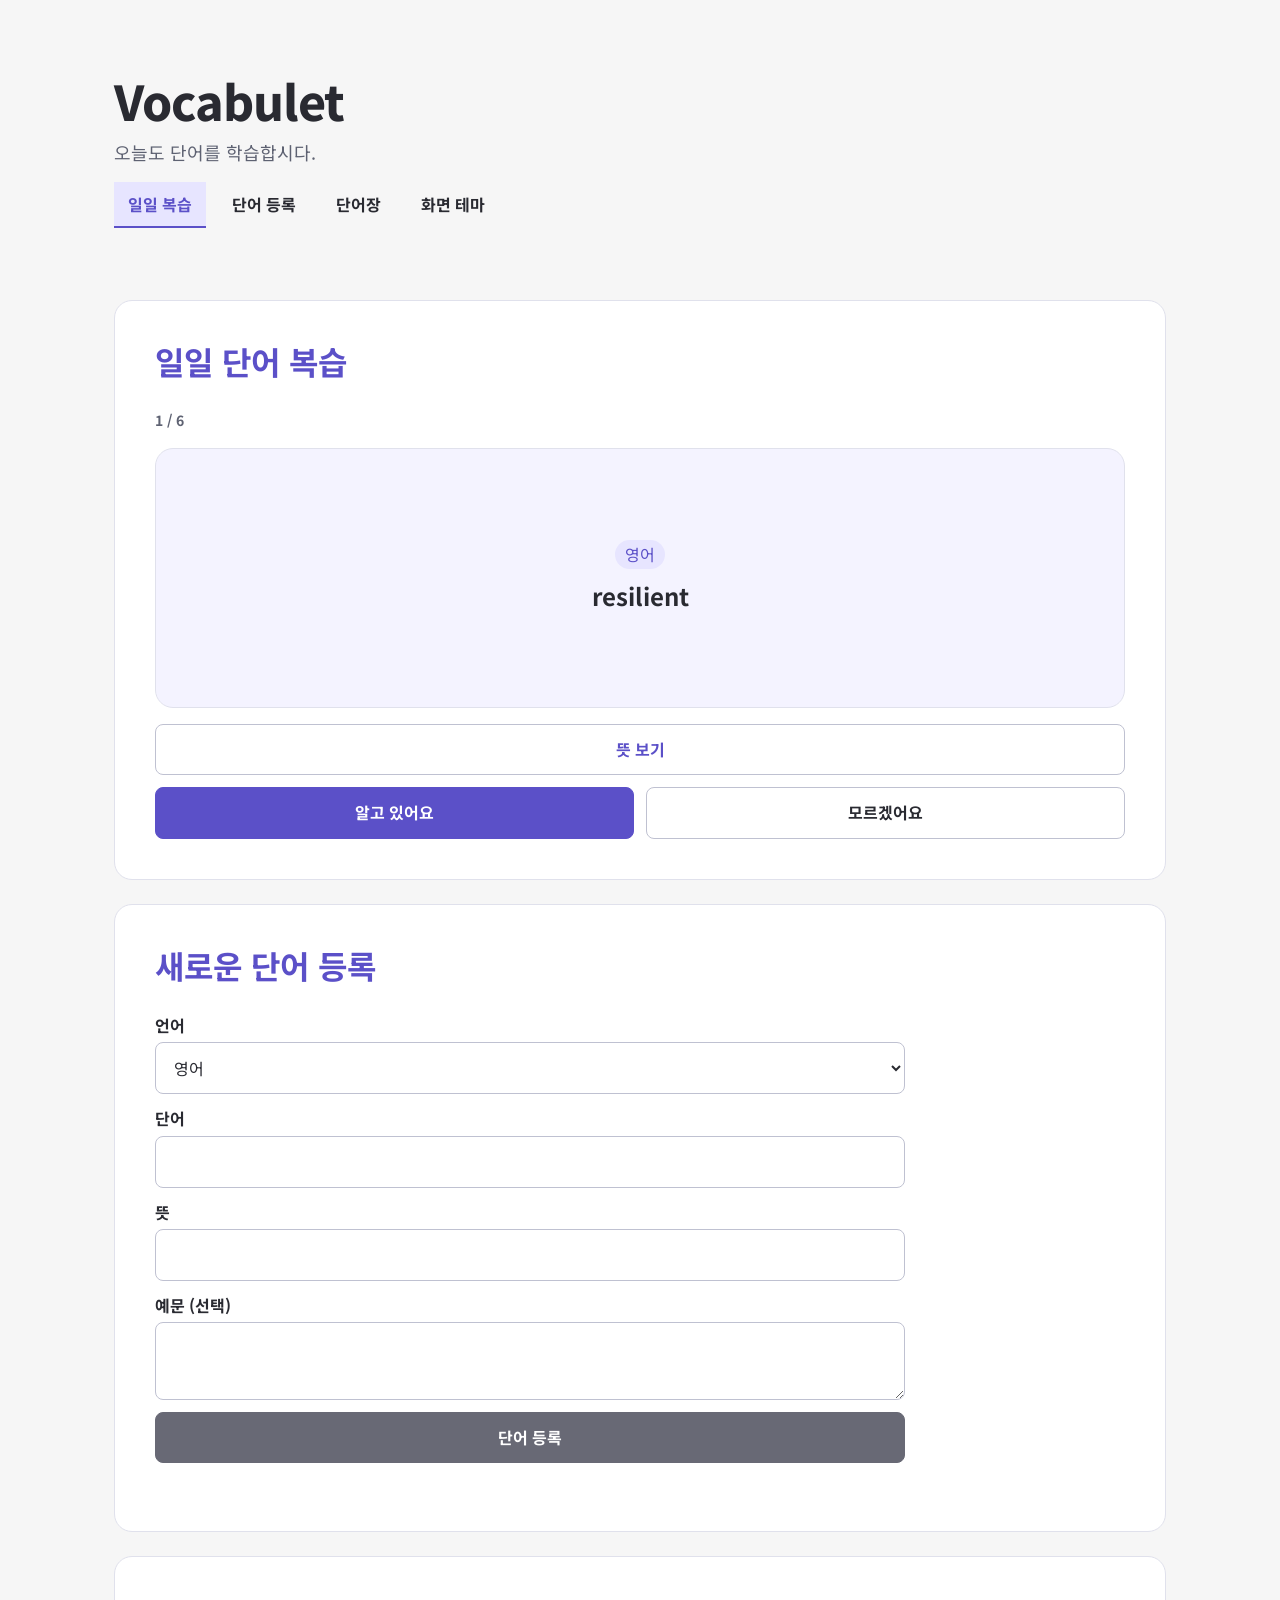
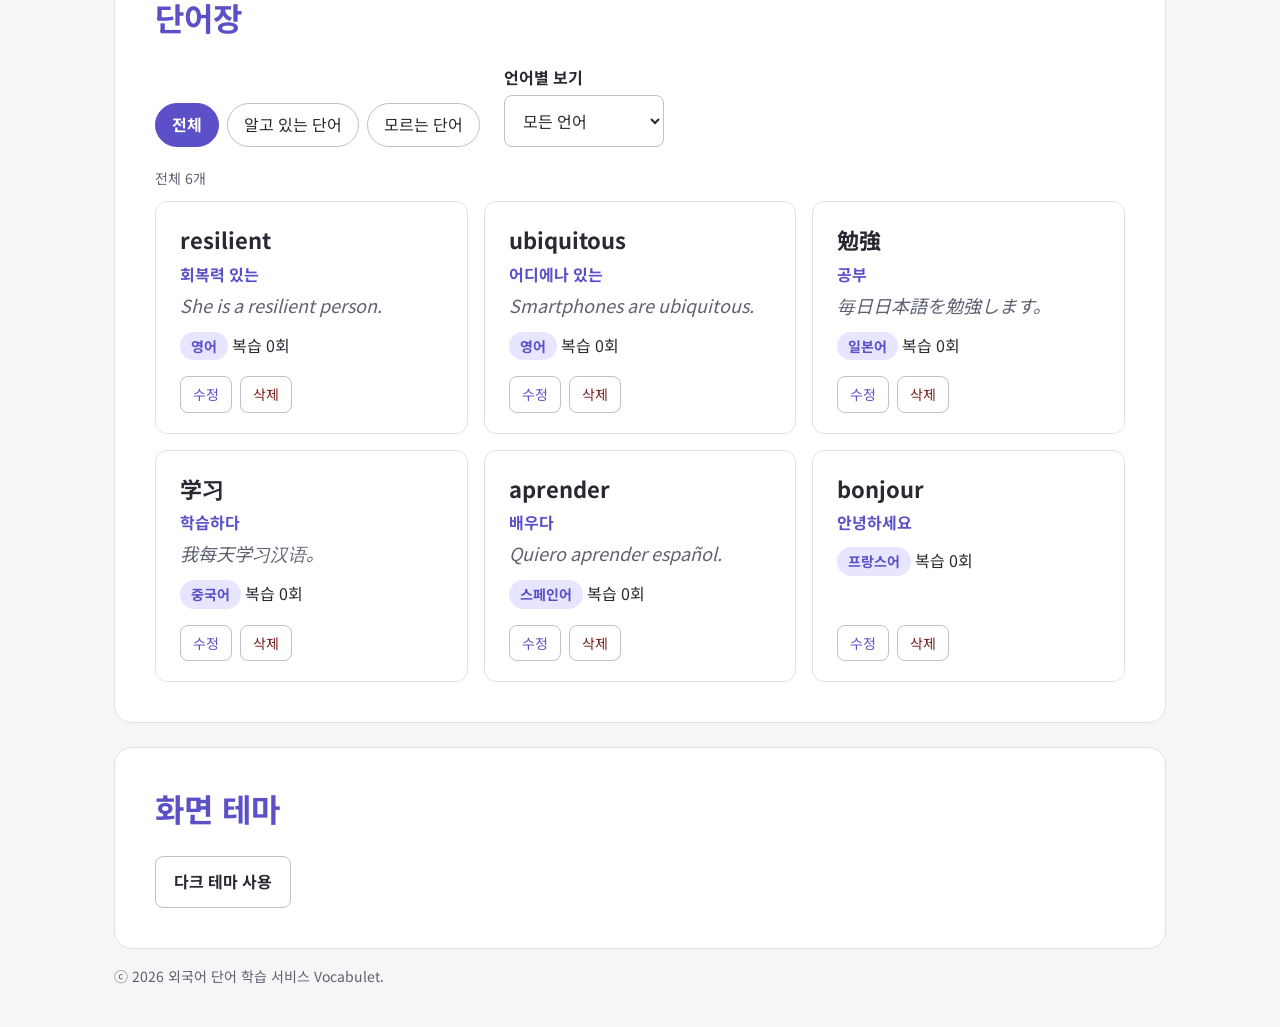
==== commit f6a7fee1: "13주차 재사용 컴포넌트" ====
--- a/home.html
+++ b/home.html
@@ -15,38 +15,36 @@
   </head>
 
   <body>
-    <a class="skip-link" href="#top">본문 바로가기</a>
     <div id="liveStatus" class="sr-only" role="status" aria-live="polite"></div>
 
-    <header class="site-header">
-      <h1><a id="site-logo" href="index.html">Vocabulet</a></h1>
-      <p class="header-description">오늘도 단어를 학습합시다.</p>
-
-      <button
-        type="button"
-        id="menuButton"
-        class="menu-button"
-        aria-expanded="false"
-        aria-controls="mainNav"
-      >
-        메뉴
-      </button>
-      <nav id="mainNav" class="site-nav" aria-label="주요 메뉴">
-        <a href="#daily-review">일일 복습</a>
-        <a href="#add-word">단어 등록</a>
-        <a href="#wordbook">단어장</a>
-        <a href="#config">화면 테마</a>
-      </nav>
-    </header>
+    <site-header description="오늘도 단어를 학습합시다.">
+      <a href="#daily-review">일일 복습</a>
+      <a href="#add-word">단어 등록</a>
+      <a href="#wordbook">단어장</a>
+      <a href="#config">화면 테마</a>
+    </site-header>
 
     <main id="top" tabindex="-1">
+      <!-- 일일 복습 -->
       <section
         id="daily-review"
-        class="content-section"
+        class="card card--section"
         aria-labelledby="review-title"
       >
         <h2 id="review-title">일일 단어 복습</h2>
-        <p class="review-progress">1 / 10</p>
+        <p class="review-progress"></p>
+
+        <!-- 단어가 없을 때 보이는 빈 상태 -->
+        <div id="reviewEmpty" class="empty-state" hidden>
+          <p>
+            복습할 단어가 없습니다. 새 단어를 등록하거나 예시 단어를 불러와
+            보세요.
+          </p>
+          <a class="btn" href="#add-word">단어 등록하러 가기</a>
+          <button type="button" id="loadSamples" class="btn btn--secondary">
+            예시 단어 불러오기
+          </button>
+        </div>
 
         <article class="flash-card" id="flashCard" aria-label="단어 카드">
           <div class="flash-card-inner">
@@ -65,110 +63,137 @@
           <button
             type="button"
             id="flipButton"
+            class="btn btn--outline"
             aria-expanded="false"
             aria-controls="cardBack"
           >
             뜻 보기
           </button>
-          <button type="button" id="knowButton">알고 있어요</button>
-          <button type="button" id="unknownButton">모르겠어요</button>
+          <button type="button" id="knowButton" class="btn">알고 있어요</button>
+          <button type="button" id="unknownButton" class="btn btn--secondary">
+            모르겠어요
+          </button>
         </div>
       </section>
 
+      <!-- 단어 등록 (언어 옵션은 home.js의 LANGUAGES 설정에서 채움) -->
       <section
         id="add-word"
-        class="content-section"
+        class="card card--section"
         aria-labelledby="add-title"
       >
         <h2 id="add-title">새로운 단어 등록</h2>
-        <form id="word-form">
-          <label for="wordLanguage">언어</label>
-          <select id="wordLanguage" name="language">
-            <option>영어</option>
-            <option>일본어</option>
-            <option>중국어</option>
-            <option>스페인어</option>
-            <option>프랑스어</option>
-          </select>
+        <form id="word-form" class="form">
+          <div class="field">
+            <label class="field__label" for="wordLanguage">언어</label>
+            <select
+              class="field__control"
+              id="wordLanguage"
+              name="language"
+            ></select>
+          </div>
+          <div class="field">
+            <label class="field__label" for="wordInput">단어</label>
+            <input
+              class="field__control"
+              type="text"
+              id="wordInput"
+              name="word"
+              required
+            />
+          </div>
+          <div class="field">
+            <label class="field__label" for="meaningInput">뜻</label>
+            <input
+              class="field__control"
+              type="text"
+              id="meaningInput"
+              name="meaning"
+              required
+            />
+          </div>
+          <div class="field">
+            <label class="field__label" for="exampleInput">예문 (선택)</label>
+            <textarea
+              class="field__control"
+              id="exampleInput"
+              name="example"
+            ></textarea>
+          </div>
 
-          <label for="wordInput">단어</label>
-          <input type="text" id="wordInput" name="word" required />
-
-          <label for="meaningInput">뜻</label>
-          <input type="text" id="meaningInput" name="meaning" required />
-
-          <label for="exampleInput">예문 (선택)</label>
-          <textarea id="exampleInput" name="example"></textarea>
-
-          <button type="submit" id="wordSubmit" disabled>단어 등록</button>
-          <button type="button" id="editCancel" hidden>수정 취소</button>
-
+          <button type="submit" id="wordSubmit" class="btn" disabled>
+            단어 등록
+          </button>
+          <button
+            type="button"
+            id="editCancel"
+            class="btn btn--secondary"
+            hidden
+          >
+            수정 취소
+          </button>
           <p id="wordMessage" aria-live="polite"></p>
         </form>
       </section>
 
+      <!-- 단어장 -->
       <section
         id="wordbook"
-        class="content-section"
+        class="card card--section"
         aria-labelledby="wordbook-title"
       >
         <h2 id="wordbook-title" tabindex="-1">단어장</h2>
-        <div class="word-filters" role="group" aria-label="단어 필터">
-          <button
-            type="button"
-            class="filter-button active"
-            data-filter="all"
-            aria-pressed="true"
-            aria-controls="wordList"
-          >
-            전체
-          </button>
-          <button
-            type="button"
-            class="filter-button"
-            data-filter="known"
-            aria-pressed="false"
-            aria-controls="wordList"
-          >
-            알고 있는 단어
-          </button>
-          <button
-            type="button"
-            class="filter-button"
-            data-filter="unknown"
-            aria-pressed="false"
-            aria-controls="wordList"
-          >
-            모르는 단어
-          </button>
+
+        <div class="filter-bar">
+          <div class="word-filters" role="group" aria-label="단어 필터">
+            <button
+              type="button"
+              class="chip"
+              data-filter="all"
+              aria-pressed="true"
+              aria-controls="wordList"
+            >
+              전체
+            </button>
+            <button
+              type="button"
+              class="chip"
+              data-filter="known"
+              aria-pressed="false"
+              aria-controls="wordList"
+            >
+              알고 있는 단어
+            </button>
+            <button
+              type="button"
+              class="chip"
+              data-filter="unknown"
+              aria-pressed="false"
+              aria-controls="wordList"
+            >
+              모르는 단어
+            </button>
+          </div>
+          <div class="field">
+            <label class="field__label" for="languageFilter">언어별 보기</label>
+            <select
+              class="field__control"
+              id="languageFilter"
+              aria-controls="wordList"
+            ></select>
+          </div>
         </div>
+
         <p class="word-count" id="wordCount"></p>
         <ul class="word-list" id="wordList" role="list"></ul>
       </section>
 
-      <section
-        id="config"
-        class="content-section"
-        aria-labelledby="config-title"
-      >
-        <article class="event-card">
-          <h2 id="config-title">화면 테마</h2>
-          <button
-            id="themeButton"
-            class="primary-button"
-            type="button"
-            aria-pressed="false"
-          >
-            다크 테마 사용
-          </button>
-        </article>
-      </section>
+      <theme-card></theme-card>
     </main>
 
-    <footer class="site-footer">
-      ⓒ 2026 외국어 단어 학습 서비스 Vocabulet.
-    </footer>
-    <script src="script.js"></script>
+    <site-footer></site-footer>
+
+    <script src="components.js"></script>
     <script src="home.js"></script>
   </body>
 </html>
--- a/style.css
+++ b/style.css
@@ -1,195 +1,63 @@
+:root {
+  --bg: #f6f6f6;
+  --surface: #fff;
+  --surface-tint: #f4f3ff;
+  --inset: #f4f3ff;
+  --text: #292a31;
+  --text-muted: #5e6272;
+  --border: #e0e1ec;
+  --border-strong: #bfc1d1;
+
+  --primary: #5b50c8;
+  --primary-hover: #4033b0;
+  --primary-soft: #e7e5ff;
+  --primary-text: #5b50c8;
+  --disabled: #686975;
+
+  --success: #245c3a;
+  --success-bg: #e7f7ed;
+  --error: #7a1f1f;
+  --error-bg: #fbeaea;
+  --warn: #8a5a00;
+
+  --focus: #5b50c8;
+  --radius-sm: 8px;
+  --radius-md: 12px;
+  --radius-lg: 18px;
+  --maxw: 1100px;
+}
+
+body.dark {
+  --bg: #20212a;
+  --surface: #2d2e38;
+  --surface-tint: #2d2e38;
+  --inset: #20212a;
+  --text: #f4f4f8;
+  --text-muted: #d8d8e2;
+  --border: #50515f;
+  --border-strong: #50515f;
+
+  --primary-soft: #3a3a4d;
+  --primary-text: #b9b4ef;
+
+  --success: #7fd6a0;
+  --success-bg: #1f3a2a;
+  --error: #f2b8b8;
+  --error-bg: #3d2a2f;
+  --warn: #f0c36b;
+
+  --focus: #d9d6ff;
+}
+
 * {
   box-sizing: border-box;
 }
-.site-nav a[aria-current="location"],
-.filter-button[aria-pressed="true"] {
-  font-weight: 800;
-}
-
-body.dark {
-  color: #f4f4f8;
-  background-color: #20212a;
-}
-body.dark p,
-body.dark nav a {
-  color: #d8d8e2;
-}
-body.dark .feature-card,
-body.dark .content-section,
-body.dark .event-card,
-body.dark .subscribe-card {
-  border-color: #50515f;
-  background-color: #2d2e38;
-}
-body.dark .word-card:hover {
-  border-color: #b9b4ef;
-}
-body.dark .word-card .word-meaning {
-  color: #b9b4ef;
-}
-body.dark .word-card .word-example {
-  color: #d8d8e2;
-}
-body.dark .word-card .word-language {
-  color: #d9d6ff;
-  background-color: #3a3a4d;
-}
-body.dark .delete-button {
-  border-color: #50515f;
-  color: #f2b8b8;
-}
-body.dark .delete-button:hover {
-  background-color: #3d2a2f;
-}
-body.dark .delete-button:focus {
-  outline: 3px solid #f2b8b8;
-  outline-offset: 3px;
-}
-body.dark .flash-card-inner {
-  color: #ededfc;
-  background-color: #20212a;
-}
-body.dark .flash-card-inner:hover {
-  border-color: #b9b4ef;
-}
-body.dark .flash-card-front .word-language {
-  color: #d9d6ff;
-  background-color: #3a3a4d;
-}
-body.dark .flash-card-front::after,
-body.dark .flash-card-back .word-example,
-body.dark .review-progress {
-  color: #d8d8e2;
-}
-body.dark .flash-card-back {
-  background-color: #20212a;
-}
-body.dark .flash-card-back .word-meaning {
-  color: #b9b4ef;
-}
-body.dark #unknownButton {
-  border-color: #50515f;
-  color: #f4f4f8;
-  background-color: #2d2e38;
-}
-body.dark #unknownButton:hover {
-  background-color: #3a3a4d;
-}
-body.dark #unknownButton:focus {
-  outline: 3px solid #b9b4ef;
-  outline-offset: 3px;
-}
-
-body.dark .edit-button {
-  border-color: #50515f;
-  color: #b9b4ef;
-}
-body.dark .edit-button:hover {
-  background-color: #3a3a4d;
-}
-body.dark .edit-button:focus {
-  outline: 3px solid #b9b4ef;
-  outline-offset: 3px;
-}
-body.dark #word-form #wordSubmit {
-  border-color: #50515f;
-  color: #f4f4f8;
-  background-color: #6e37b6;
-}
-body.dark #word-form #wordSubmit:hover {
-  background-color: #9775d6;
-}
-body.dark #word-form #wordSubmit:focus {
-  outline: 3px solid #b9b4ef;
-  outline-offset: 3px;
-}
-body.dark #word-form #wordSubmit:disabled {
-  color: #f4f4f8;
-  background-color: #686975;
-  cursor: not-allowed;
-  outline: 0px;
-}
-body.dark #word-form #editCancel {
-  border-color: #50515f;
-  color: #f4f4f8;
-  background-color: #2d2e38;
-}
-body.dark #word-form #editCancel:focus {
-  outline: 3px solid #b9b4ef;
-  outline-offset: 3px;
-}
-
-#site-logo {
-  text-decoration: none;
-  color: #2b2a2c;
-}
-body.dark #site-logo {
-  color: #f4f4f8;
-}
-.header-title {
-  line-height: 0.8;
-  margin-top: 8px;
-  font-weight: 700;
-  color: #5b50c8;
-}
-
-#unknownButton {
-  border-color: #50515f;
-  color: #f4f4f8;
-  background-color: #6f6f75;
-}
-#unknownButton:hover {
-  background-color: #48484e;
-}
-#unknownButton:focus {
-  outline: 3px solid #b9b4ef;
-  outline-offset: 3px;
-}
-
 body {
   margin: 0;
-  color: #292a31;
+  color: var(--text);
   font-family: "Noto Sans KR", Arial, sans-serif;
   line-height: 1.6;
-  background-color: #f6f6f6;
-}
-.site-header,
-main,
-.site-footer {
-  max-width: 1100px;
-  margin: 0 auto;
-  padding-left: 24px;
-  padding-right: 24px;
-}
-.eyebrow {
-  color: #5b50c8;
-  font-size: 14px;
-  font-weight: 700;
-}
-.header-description {
-  color: #5e6272;
-  font-size: 18px;
-}
-.site-nav {
-  display: flex;
-  gap: 12px;
-}
-.site-nav a {
-  padding: 10px 14px;
-  font-weight: 700;
-  color: #292a31;
-  text-decoration: none;
-}
-.site-header {
-  padding-top: 72px;
-  padding-bottom: 48px;
-}
-.eyebrow {
-  margin: 0 0 8px;
-  color: #5b50c8;
-  font-size: 14px;
-  font-weight: 700;
-  letter-spacing: 0.05em;
+  background-color: var(--bg);
 }
 h1,
 h2,
@@ -204,763 +72,18 @@
   letter-spacing: -0.02em;
 }
 h2 {
-  color: #635bff;
+  color: var(--primary-text);
   font-size: 32px;
   font-weight: 700;
   line-height: 1.3;
 }
-
-.feature-list {
-  list-style-type: none;
-  padding-left: 0;
-  margin: 0;
-  display: grid;
-  grid-template-columns: repeat(auto-fit, minmax(260px, 1fr));
-  align-items: stretch;
-  gap: 24px;
-}
-.feature-card {
-  min-width: 0;
-  list-style: none;
-  padding: 20px 24px;
-  margin-bottom: 16px;
-  border: 1px solid #deddea;
-  border-radius: 12px;
-  background: #f4f3ff;
-}
-
-.steps-list {
-  margin: 0;
-  padding-left: 24px;
-}
-.steps-list li + li {
-  margin-top: 10px;
-}
-.content-section {
-  margin-top: 24px;
-  padding: 40px;
-  min-width: 200px;
-  border: 1px solid #e0e1ec;
-  border-radius: 18px;
-  background: #fff;
-}
-
-.about-layout {
-  display: flex;
-  align-items: center;
-  gap: 40px;
-}
-.about-text {
-  flex: 1;
-}
-.service-image {
-  display: block;
-  width: 100%;
-  max-width: 360px;
-  height: auto;
-  border-radius: 14px;
-}
-
-.card-list {
-  display: flex;
-  gap: 20px;
-}
-.card {
-  flex: 1 1 260px;
-}
-
-@media (max-width: 768px) {
-  body {
-    font-size: 16px;
-  }
-  header {
-    padding-top: 32px;
-    padding-bottom: 24px;
-  }
-  section {
-    margin-top: 40px;
-  }
-  h1 {
-    font-size: 36px;
-  }
-  h2 {
-    font-size: 28px;
-  }
-  .about-layout {
-    flex-direction: column;
-  }
-  .service-image {
-    max-width: 100%;
-  }
-  body {
-    font-size: 16px;
-  }
-  header {
-    padding-top: 32px;
-    padding-bottom: 24px;
-  }
-  section {
-    margin-top: 40px;
-  }
-  h1 {
-    font-size: 36px;
-  }
-  h2 {
-    font-size: 28px;
-  }
-  nav {
-    flex-direction: column;
-    align-items: stretch;
-    gap: 8px;
-  }
-  nav a {
-    padding: 8px 0;
-  }
-  .feature-list {
-    grid-template-columns: 1fr;
-  }
-  form {
-    flex-direction: column;
-    align-items: stretch;
-  }
-  input,
-  button {
-    width: 100%;
-  }
-  button {
-    min-height: 48px;
-  }
-  .agree-row {
-    display: grid;
-    grid-template-columns: 1fr 6fr;
-  }
-  .agreeCheck {
-    width: 20px;
-    height: 20px;
-  }
-
-  .content-section {
-    margin-top: 40px;
-  }
-}
-.card-actions {
-  display: flex;
-  gap: 8px;
-  margin-top: auto;
-}
-.edit-button {
-  padding: 6px 12px;
-  border: 1px solid #bfc1d1;
-  border-radius: 8px;
-  color: #5b50c8;
-  font: inherit;
-  font-size: 14px;
-  background-color: transparent;
-  cursor: pointer;
-}
-.edit-button:hover {
-  background-color: #f0efff;
-}
-.edit-button:focus {
-  outline: 3px solid #b9b4ef;
+:focus-visible {
+  outline: 3px solid var(--focus);
   outline-offset: 3px;
 }
-
-#word-form #wordSubmit {
-  color: #fff;
-  background-color: #5c37b3;
-}
-#word-form #wordSubmit:focus {
-  outline: 3px solid #b9b4ef;
-  outline-offset: 3px;
-}
-#word-form #wordSubmit:hover {
-  outline: 3px solid #b9b4ef;
-  background-color: #8e66e9;
-}
-#word-form #wordSubmit:disabled {
-  color: #fff;
-  background-color: #686975;
-  cursor: not-allowed;
-  outline: 0px;
-}
-
-#word-form #editCancel {
-  border: 1px solid #bfc1d1;
-  color: #292a31;
-  background-color: #fff;
-}
-#word-form #editCancel:hover {
-  background-color: #f0efff;
-}
-#word-form #editCancel:focus {
-  outline: 3px solid #b9b4ef;
-  outline-offset: 3px;
-}
-
-#subscribeMessage {
-  margin-top: 16px;
-  color: #555763;
-}
-#subscribeMessage.is-success {
-  color: #245c3a;
-  background-color: #e7f7ed;
-  padding: 12px;
-  border-radius: 10px;
-  font-weight: 700;
-}
-#subscribeMessage.is-error {
-  color: #7a1f1f;
-  background-color: #fbeaea;
-  padding: 12px;
-  border-radius: 10px;
-  font-weight: 700;
-}
-
-.subscribe-card {
-  background-color: #f0efff;
-  min-width: 300;
-}
-#subscribe-form {
-  display: grid;
-  align-items: flex-end;
-  gap: 12px;
-  max-width: 750px;
-}
-.email-field {
-  margin: 0;
-  font-weight: 700;
-}
-input[type="email"] {
-  display: grid;
-  grid-template-columns: 1fr;
-  width: 100%;
-  margin-top: 8px;
-  padding: 12px 14px;
-  border: 1px solid #bfc1d1;
-  border-radius: 8px;
-  font: inherit;
-  transition:
-    border-color 0.2s ease,
-    outline-color 0.2s ease;
-}
-input[type="email"]:focus {
-  display: grid;
-  grid-template-columns: 2.5fr;
-  border-color: #5b50c8;
-  outline: 3px solid #d9d6ff;
-  outline-offset: 2px;
-}
-#goLoginButton {
-  display: grid;
-  grid-template-columns: 1.5fr;
-  padding: 12px 18px;
-  border: 0;
-  border-radius: 8px;
-  color: #fff;
-  font: inherit;
-  font-weight: 700;
-  background-color: #5b50c8;
-  cursor: pointer;
-  transition:
-    background-color 0.2s ease,
-    transform 0.1s ease;
-}
-
-#goLoginButton:hover {
-  background-color: #4033b0;
-}
-
-#goLoginButton:focus {
-  outline: 3px solid #b9b4ef;
-  outline-offset: 3px;
-}
-#goLoginButton:disabled {
-  color: #fff;
-  background-color: #686975;
-  cursor: not-allowed;
-}
-
-#welcomeMessage.is-success {
-  color: #245c3a;
-  background-color: #e7f7ed;
-  padding: 12px;
-  border-radius: 10px;
-  font-weight: 700;
-}
-body.dark #welcomeMessage.is-success {
-  color: #7fd6a0;
-  background-color: #1f3a2a;
-}
-
-#loginButton {
-  display: grid;
-  grid-template-columns: 1.5fr;
-  padding: 12px 18px;
-  border: 0;
-  border-radius: 8px;
-  color: #fff;
-  font: inherit;
-  font-weight: 700;
-  background-color: #5b50c8;
-  cursor: pointer;
-  transition:
-    background-color 0.2s ease,
-    transform 0.1s ease;
-}
-#loginButton:hover {
-  background-color: #4033b0;
-}
-
-#loginButton:focus {
-  outline: 3px solid #b9b4ef;
-  outline-offset: 3px;
-}
-#loginButton:disabled {
-  color: #fff;
-  background-color: #686975;
-  cursor: not-allowed;
-}
-#subscribeButton {
-  display: grid;
-  grid-template-columns: 1.5fr;
-  padding: 12px 18px;
-  border: 0;
-  border-radius: 8px;
-  color: #fff;
-  font: inherit;
-  font-weight: 700;
-  background-color: #5b50c8;
-  cursor: pointer;
-  transition:
-    background-color 0.2s ease,
-    transform 0.1s ease;
-}
-#subscribeButton:hover {
-  background-color: #4033b0;
-}
-#subscribeButton:focus {
-  outline: 3px solid #b9b4ef;
-  outline-offset: 3px;
-}
-#subscribeButton:disabled {
-  color: #fff;
-  background-color: #686975;
-  cursor: not-allowed;
-}
-#themeButton {
-  display: grid;
-  grid-template-columns: 1.5fr;
-  padding: 12px 18px;
-  border: 0;
-  border-radius: 8px;
-  color: #fff;
-  font: inherit;
-  font-weight: 700;
-  background-color: #66666c;
-  cursor: pointer;
-  transition:
-    background-color 0.2s ease,
-    transform 0.1s ease;
-}
-.primary-button {
-  display: grid;
-  grid-template-columns: 1.5fr;
-  padding: 12px 18px;
-  border: 0;
-  border-radius: 8px;
-  color: #fff;
-  font: inherit;
-  background-color: #66666c;
-  font-weight: 700;
-  cursor: pointer;
-  transition:
-    background-color 0.2s ease,
-    transform 0.1s ease;
-}
-.primary-button:hover {
-  background-color: #4038a5;
-}
-.primary-button:focus {
-  outline: 3px solid #b9b4ef;
-  outline-offset: 3px;
-}
-.primary-button:active {
-  transform: translateY(1px);
-}
-.site-footer {
-  padding: 16px 0 40px;
-  color: #5e6272;
-  font-size: 14px;
-}
-#word-form {
-  display: grid;
-  gap: 12px;
-  max-width: 750px;
-}
-input[type="email"],
-input[type="text"],
-textarea,
-select {
-  width: 100%;
-  margin-top: 8px;
-  padding: 12px 14px;
-  border: 1px solid #bfc1d1;
-  border-radius: 8px;
-  font: inherit;
-}
-#word-form button:disabled {
-  background-color: #686975;
-  cursor: not-allowed;
-}
-#word-form button,
-.review-actions button {
-  margin-top: 16px;
-  padding: 12px 18px;
-  border: 0;
-  border-radius: 8px;
-  color: #fff;
-  font: inherit;
-  font-weight: 700;
-  background-color: #5b50c8;
-  cursor: pointer;
-}
-.word-card {
-  display: flex;
-  flex-direction: column;
-  gap: 4px;
-  transition: border-color 0.2s ease;
-}
-.word-card:hover {
-  border-color: #5b50c8;
-}
-.word-card .word-text {
-  margin-bottom: 0;
-  font-size: 22px;
-  font-weight: 700;
-}
-.word-card .word-meaning {
-  margin-bottom: 0;
-  color: #5b50c8;
-  font-weight: 700;
-}
-.word-card .word-example {
-  margin-bottom: 0;
-  color: #5e6272;
-  font-size: 18px;
-  font-style: italic;
-}
-.word-card .word-example:empty {
-  display: none;
-}
-.word-card .word-meta {
-  margin: 8px 0 12px;
-}
-.word-card .word-language {
-  display: inline-block;
-  padding: 2px 10px;
-  border-radius: 999px;
-  color: #5b50c8;
-  font-size: 14px;
-  font-weight: 700;
-  background-color: #e7e5ff;
-}
-.delete-button {
-  align-self: flex-start;
-  margin-top: auto;
-  padding: 6px 12px;
-  border: 1px solid #bfc1d1;
-  border-radius: 8px;
-  color: #7a1f1f;
-  font: inherit;
-  font-size: 14px;
-  background-color: transparent;
-  cursor: pointer;
-}
-.delete-button:hover {
-  background-color: #fbeaea;
-}
-.delete-button:focus {
-  outline: 3px solid #f2b8b8;
-  outline-offset: 3px;
-}
-
-.review-progress {
-  margin-bottom: 12px;
-  color: #5e6272;
-  font-size: 14px;
-  font-weight: 700;
-}
-.flash-card-front .word-language {
-  font-size: 16px; /* 기존 12px */
-}
-.flash-card-front .word-text {
-  font-size: 24px; /* 기존 40px */
-}
-.flash-card-front::after {
-  font-size: 24px; /* 기존 13px */
-}
-.flash-card-back .word-meaning {
-  font-size: 16px; /* 기존 28px */
-}
-.flash-card-back .word-example {
-  font-size: 16px; /* 기존 15px */
-}
-.flash-card-inner {
-  min-width: 120px;
-  min-height: 240px;
-  border: 1px solid #deddea;
-  border-radius: 18px;
-  background: #f4f3ff;
-  transition:
-    transform 0.4s ease,
-    border-color 0.2s ease;
-}
-.flash-card-inner:hover {
-  border-color: #5b50c8;
-}
-.flash-card-inner:focus-visible {
-  outline: 3px solid #d9d6ff;
-  outline-offset: 3px;
-}
-
-#daily-review h2 {
-  margin-bottom: 8px;
-}
-#daily-review .review-progress {
-  margin-bottom: 16px;
-}
-.flash-card {
-  perspective: 1000px;
-}
-#daily-review .flash-card-inner {
-  display: block;
-  position: relative;
-  width: 100%;
-  padding: 0;
-  transform-style: preserve-3d;
-  cursor: pointer;
-}
-.flash-card.is-flipped .flash-card-inner {
-  transform: rotateY(180deg);
-}
-.flash-card-front,
-.flash-card-back {
-  position: absolute;
-  inset: 0;
-  display: flex;
-  flex-direction: column;
-  align-items: center;
-  justify-content: safe center;
-  gap: 8px;
-  padding: 32px;
-  text-align: center;
-  backface-visibility: hidden;
-}
-.flash-card-back {
-  transform: rotateY(180deg);
-  border-radius: 18px;
-  background: #fff;
-}
-
-#daily-review .review-actions {
-  margin-bottom: 0;
-  gap: 12px;
-}
-
-#daily-review .flash-card-inner {
-  min-height: clamp(200px, 35vw, 260px);
-}
-
-#daily-review .flash-card-front,
-#daily-review .flash-card-back {
-  overflow-y: auto;
-  overflow-wrap: anywhere;
-  justify-content: safe center;
-}
-
-#daily-review .review-actions {
-  display: flex;
-  flex-direction: row;
-  gap: 12px;
-}
-#daily-review .review-actions button {
-  flex: 1;
-  width: auto;
-  max-width: none;
-  min-height: 48px;
-}
-#daily-review .review-actions button:focus {
-  outline: 3px solid #b9b4ef;
-  outline-offset: 3px;
-}
-
-@media (max-width: 768px) {
-  #daily-review .review-actions {
-    gap: 8px;
-  }
-  #daily-review .review-actions button {
-    padding-left: 8px;
-    padding-right: 8px;
-  }
-  #daily-review .review-actions button:focus {
-    outline: 3px solid #b9b4ef;
-    outline-offset: 3px;
-  }
-  #daily-review .flash-card-inner {
-    min-height: clamp(200px, 50vw, 260px);
-    max-width: 480px;
-  }
-}
-.is-hidden {
-  display: none;
-}
-.auth-tabs {
-  display: flex;
-  gap: 8px;
-  margin-bottom: 16px;
-}
-.auth-tab {
-  padding: 10px 18px;
-  border: 1px solid #bfc1d1;
-  border-radius: 8px;
-  background: #fff;
-  font: inherit;
-  font-weight: 700;
-  cursor: pointer;
-}
-.auth-tab.is-active {
-  color: #fff;
-  background-color: #5b50c8;
-  border-color: #5b50c8;
-}
-#login-form,
-#signup-form {
-  display: grid;
-  gap: 12px;
-  max-width: 750px;
-}
-input[type="password"],
-input[type="text"] {
-  width: 100%;
-  padding: 12px 14px;
-  border: 1px solid #bfc1d1;
-  border-radius: 8px;
-  font: inherit;
-}
-#loginButton,
-#signupButton,
-#logoutButton {
-  padding: 12px 18px;
-  border: 0;
-  border-radius: 8px;
-  color: #fff;
-  font: inherit;
-  font-weight: 700;
-  background-color: #5b50c8;
-  cursor: pointer;
-}
-#signupButton:disabled {
-  background-color: #686975;
-  cursor: not-allowed;
-}
-#loginMessage.is-error,
-#signupMessage.is-error {
-  color: #7a1f1f;
-}
-#loginMessage.is-success,
-#signupMessage.is-success {
-  color: #245c3a;
-}
-
-.is-success {
-  color: #245c3a;
-}
-.is-error {
-  color: #7a1f1f;
-}
-
-.site-nav a.is-current {
-  color: #5b50c8;
-  background-color: #d9d7ff;
-  box-shadow: inset 0 -2px 0 #5b50c8;
-}
-body.dark .site-nav a.is-current {
-  color: #ffff;
-  background-color: #4336b6c9;
-  box-shadow: inset 0 -4px 0 #4336b6;
-}
-
-.word-filters {
-  display: flex;
-  gap: 8px;
-  margin-bottom: 20px;
-  flex-wrap: wrap;
-}
-.filter-button {
-  padding: 8px 16px;
-  border: 1px solid #bfc1d1;
-  border-radius: 999px;
-  background: #fff;
-  color: #292a31;
-  font: inherit;
-  cursor: pointer;
-}
-.filter-button.active {
-  border-color: #5b50c8;
-  background: #5b50c8;
-  color: #fff;
-  font-weight: 700;
-}
-.filter-button:focus-visible {
-  outline: 3px solid #b9b4ef;
-  outline-offset: 2px;
-}
-.word-list {
-  list-style: none;
-  padding: 0;
-  margin: 0;
-  display: grid;
-  grid-template-columns: repeat(auto-fill, minmax(240px, 1fr));
-  gap: 16px;
-}
-.word-list-empty {
-  grid-column: 1 / -1;
-  color: #5e6272;
-}
-body.dark .filter-button {
-  background: #2d2e38;
-  color: #f4f4f8;
-  border-color: #50515f;
-}
-body.dark .filter-button.active {
-  background: #5b50c8;
-  border-color: #5b50c8;
-}
-
-.skip-link {
-  position: fixed;
-  top: 8px;
-  left: 8px;
-  z-index: 10;
-  padding: 10px 14px;
-  border: 2px solid #5b50c8;
-  border-radius: 8px;
-  background: #fff;
-  color: #292a31;
-  transform: translateY(-160%);
-}
-.skip-link:focus-visible {
-  transform: translateY(0);
-}
-
 [hidden] {
   display: none !important;
 }
-
-/* =========================================================
-   접근성(ARIA) 보강
-   ========================================================= */
 .sr-only {
   position: absolute;
   width: 1px;
@@ -973,209 +96,580 @@
   border: 0;
 }
 
-:focus-visible {
-  outline: 3px solid #5b50c8;
-  outline-offset: 3px;
-}
-body.dark :focus-visible,
-body.dark .skip-link {
-  outline-color: #d9d6ff;
-}
-body.dark .skip-link {
-  color: #f4f4f8;
-  background: #2d2e38;
-  border-color: #d9d6ff;
-}
-
-/* 모바일 메뉴 버튼 (aria-expanded) */
-.menu-button {
+site-header,
+site-footer,
+theme-card {
+  display: block;
+}
+
+.site-header,
+main,
+.site-footer {
+  max-width: var(--maxw);
+  margin: 0 auto;
+  padding-left: 24px;
+  padding-right: 24px;
+}
+.site-header {
+  padding-top: 72px;
+  padding-bottom: 48px;
+}
+.site-header h1 {
+  margin-bottom: 0;
+}
+#site-logo {
+  color: var(--text);
+  text-decoration: none;
+}
+.header-subtitle {
+  margin: 8px 0 0;
+  color: var(--primary-text);
+  font-weight: 700;
+}
+.header-description {
+  margin: 8px 0 16px;
+  color: var(--text-muted);
+  font-size: 18px;
+}
+.site-nav {
+  display: flex;
+  flex-wrap: wrap;
+  gap: 12px;
+}
+.site-nav a {
+  padding: 10px 14px;
+  color: var(--text);
+  font-weight: 700;
+  text-decoration: none;
+}
+.site-nav a.is-current {
+  color: var(--primary-text);
+  background-color: var(--primary-soft);
+  box-shadow: inset 0 -2px 0 var(--primary);
+}
+.btn.menu-button {
   display: none;
-  padding: 10px 16px;
-  border: 1px solid #bfc1d1;
-  border-radius: 8px;
-  color: #292a31;
+}
+.site-footer {
+  padding-top: 16px;
+  padding-bottom: 40px;
+  color: var(--text-muted);
+  font-size: 14px;
+}
+.skip-link {
+  position: fixed;
+  top: 8px;
+  left: 8px;
+  z-index: 10;
+  padding: 10px 14px;
+  border: 2px solid var(--primary);
+  border-radius: var(--radius-sm);
+  color: var(--text);
+  background: var(--surface);
+  transform: translateY(-160%);
+}
+.skip-link:focus-visible {
+  transform: translateY(0);
+}
+
+.btn {
+  display: inline-flex;
+  align-items: center;
+  justify-content: center;
+  min-height: 44px;
+  padding: 12px 18px;
+  border: 1px solid var(--primary);
+  border-radius: var(--radius-sm);
+  color: #fff;
   font: inherit;
   font-weight: 700;
-  background: #fff;
+  text-align: center;
+  text-decoration: none;
+  background-color: var(--primary);
   cursor: pointer;
-}
-.menu-button[aria-expanded="true"] {
+  transition:
+    background-color 0.2s ease,
+    transform 0.1s ease;
+}
+.btn:hover {
+  background-color: var(--primary-hover);
+}
+.btn:active {
+  transform: translateY(1px);
+}
+.btn--secondary {
+  color: var(--text);
+  border-color: var(--border-strong);
+  background-color: var(--surface);
+}
+.btn--secondary:hover {
+  background-color: var(--primary-soft);
+}
+.btn--outline {
+  color: var(--primary-text);
+  border-color: var(--border-strong);
+  background-color: transparent;
+}
+.btn--outline:hover {
+  background-color: var(--primary-soft);
+}
+.btn--danger {
+  color: var(--error);
+  border-color: var(--border-strong);
+  background-color: transparent;
+}
+.btn--danger:hover {
+  background-color: var(--error-bg);
+}
+.btn--sm {
+  min-height: 0;
+  padding: 6px 12px;
+  font-size: 14px;
+  font-weight: 400;
+}
+.btn--block {
+  width: 100%;
+}
+.btn--secondary[aria-pressed="true"],
+.btn--secondary[aria-selected="true"],
+.btn--secondary[aria-expanded="true"] {
   color: #fff;
-  background: #5b50c8;
-  border-color: #5b50c8;
-}
-body.dark .menu-button {
-  color: #f4f4f8;
-  background: #2d2e38;
-  border-color: #50515f;
-}
-body.dark .menu-button[aria-expanded="true"] {
-  background: #5b50c8;
-}
-@media (max-width: 600px) {
-  .menu-button {
-    display: block;
-  }
-  .site-header .site-nav {
-    display: none;
-    margin-top: 8px;
-  }
-  .site-header .site-nav.is-open {
-    display: flex;
-  }
-}
-
-/* 상태는 ARIA 속성을 기준으로 표시 */
-.auth-tab[aria-selected="true"] {
+  border-color: var(--primary);
+  background-color: var(--primary);
+}
+.btn:disabled,
+.btn:disabled:hover {
   color: #fff;
-  background-color: #5b50c8;
-  border-color: #5b50c8;
-}
-.filter-button[aria-pressed="true"] {
-  border-color: #5b50c8;
-  background: #5b50c8;
+  border-color: var(--disabled);
+  background-color: var(--disabled);
+  cursor: not-allowed;
+  transform: none;
+}
+
+.chip {
+  display: inline-block;
+  padding: 8px 16px;
+  border: 1px solid var(--border-strong);
+  border-radius: 999px;
+  color: var(--text);
+  font: inherit;
+  background: var(--surface);
+}
+button.chip {
+  cursor: pointer;
+}
+.chip[aria-pressed="true"] {
   color: #fff;
-}
-#themeButton[aria-pressed="true"] {
-  background-color: #4038a5;
-}
-input[aria-invalid="true"] {
-  border-color: #7a1f1f;
-  outline: 2px solid #7a1f1f;
-}
-body.dark input[aria-invalid="true"] {
-  border-color: #f2b8b8;
-  outline-color: #f2b8b8;
-}
-
-/* 링크로 만든 버튼 */
-a.primary-button {
-  text-decoration: none;
-  text-align: center;
-}
-
-/* 폼 보조 요소 */
-.agree-group {
+  font-weight: 700;
+  border-color: var(--primary);
+  background: var(--primary);
+}
+.chip--tag {
+  padding: 2px 10px;
+  border-color: transparent;
+  color: var(--primary-text);
+  font-size: 14px;
+  font-weight: 700;
+  background: var(--primary-soft);
+}
+
+.card {
+  min-width: 0;
+  padding: 20px 24px;
+  border: 1px solid var(--border);
+  border-radius: var(--radius-md);
+  background: var(--surface);
+}
+.card--section {
+  margin-top: 24px;
+  padding: 40px;
+  border-radius: var(--radius-lg);
+}
+.card--tint {
+  background: var(--surface-tint);
+}
+.card--interactive {
+  transition: border-color 0.2s ease;
+}
+.card--interactive:hover {
+  border-color: var(--primary);
+}
+.card.is-editing {
+  border-color: var(--primary);
+  outline: 2px dashed var(--primary);
+  outline-offset: 4px;
+}
+
+.form {
+  display: grid;
+  gap: 12px;
+  max-width: 750px;
+}
+.field {
+  display: grid;
+  gap: 4px;
+}
+.field__label {
+  font-weight: 700;
+}
+.field__control {
+  width: 100%;
+  padding: 12px 14px;
+  border: 1px solid var(--border-strong);
+  border-radius: var(--radius-sm);
+  color: var(--text);
+  font: inherit;
+  background: var(--surface);
+}
+.field__control:focus {
+  border-color: var(--primary);
+}
+.field__control[aria-invalid="true"] {
+  border-color: var(--error);
+  outline: 2px solid var(--error);
+}
+.field__hint {
+  margin: 0;
+  min-height: 1.6em;
+  font-size: 14px;
+}
+.field__row {
+  display: flex;
+  gap: 8px;
+  align-items: stretch;
+}
+.field__row .field__control {
+  flex: 1;
+  min-width: 0;
+}
+.check {
+  display: flex;
+  gap: 8px;
+  align-items: flex-start;
+}
+.check input {
+  flex: none;
+  width: 20px;
+  height: 20px;
+  margin-top: 4px;
+}
+.check-group {
   margin: 0;
   padding: 0;
   border: 0;
 }
-.agree-group legend {
+.check-group legend {
   margin-bottom: 4px;
   padding: 0;
   font-weight: 700;
 }
-.field-hint {
-  margin: 0;
-  min-height: 1.6em;
-  font-size: 14px;
-}
-.password-wrap {
+
+.is-success {
+  color: var(--success);
+}
+.is-error {
+  color: var(--error);
+}
+
+.status--filled {
+  min-height: calc(1.6em + 24px);
+}
+.status--filled.is-success,
+.status--filled.is-error {
+  padding: 12px;
+  border-radius: 10px;
+  font-weight: 700;
+}
+.status--filled.is-success {
+  background-color: var(--success-bg);
+}
+.status--filled.is-error {
+  background-color: var(--error-bg);
+}
+
+.tabs {
   display: flex;
   gap: 8px;
-  align-items: stretch;
-}
-.password-wrap input {
-  flex: 1;
-  min-width: 0;
-}
-.toggle-password {
-  flex: none;
-  padding: 0 14px;
-  border: 1px solid #bfc1d1;
-  border-radius: 8px;
-  color: #5b50c8;
-  font: inherit;
-  font-weight: 700;
-  background: #fff;
-  cursor: pointer;
-}
-body.dark .toggle-password {
-  color: #d9d6ff;
-  background: #2d2e38;
-  border-color: #50515f;
-}
-@media (max-width: 768px) {
-  .toggle-password {
-    width: auto;
-    min-width: 64px;
-  }
-}
-
-/* 비밀번호 강도 / 규칙 */
+  margin-bottom: 16px;
+}
+
 .strength {
   height: 8px;
   border-radius: 999px;
-  background: #e0e1ec;
+  background: var(--border);
   overflow: hidden;
 }
 .strength-bar {
   height: 100%;
   width: 0;
-  background: #7a1f1f;
+  background: var(--error);
   transition: width 0.2s ease;
 }
 .strength-bar[data-level="2"] {
-  background: #8a5a00;
+  background: var(--warn);
 }
 .strength-bar[data-level="3"] {
-  background: #245c3a;
+  background: var(--success);
 }
 .rules {
   margin: 0;
-  padding-left: 0;
+  padding: 0;
   list-style: none;
   font-size: 14px;
 }
 .rules li.is-met {
-  color: #245c3a;
-}
-body.dark .rules li.is-met {
-  color: #7fd6a0;
-}
-
-/* 다크 모드에서 상태 메시지 대비 확보 */
-body.dark .is-success,
-body.dark #loginMessage.is-success,
-body.dark #signupMessage.is-success {
-  color: #7fd6a0;
-}
-body.dark .is-error,
-body.dark #loginMessage.is-error,
-body.dark #signupMessage.is-error {
-  color: #f2b8b8;
-}
-
-/* 플래시카드: 뒤집기 버튼 */
-#daily-review .review-actions {
+  color: var(--success);
+}
+
+.grid {
+  display: grid;
+  grid-template-columns: repeat(auto-fit, minmax(260px, 1fr));
+  gap: 24px;
+  margin: 0;
+  padding: 0;
+  list-style: none;
+}
+.steps {
+  padding-left: 24px;
+}
+.steps > li + li {
+  margin-top: 10px;
+}
+.about-layout {
+  display: flex;
+  align-items: center;
+  gap: 40px;
+}
+.about-text {
+  flex: 1;
+}
+.service-image {
+  display: block;
+  width: 100%;
+  max-width: 360px;
+  height: auto;
+  border-radius: 14px;
+}
+
+.word-filters {
+  display: flex;
   flex-wrap: wrap;
-}
-#daily-review #flipButton {
-  flex: 1 1 100%;
-  color: #5b50c8;
-  border: 1px solid #5b50c8;
-  background-color: transparent;
-}
-body.dark #daily-review #flipButton {
-  color: #d9d6ff;
-  border-color: #d9d6ff;
-}
-
-/* 단어장 */
+  gap: 8px;
+  margin-bottom: 20px;
+}
 .word-count {
   margin-bottom: 12px;
-  color: #5e6272;
+  color: var(--text-muted);
   font-size: 14px;
 }
-body.dark .word-count {
-  color: #d8d8e2;
-}
-.word-card.is-editing {
-  border-color: #5b50c8;
-  outline: 2px dashed #5b50c8;
-  outline-offset: 4px;
-}
-
+.word-list {
+  display: grid;
+  grid-template-columns: repeat(auto-fill, minmax(240px, 1fr));
+  gap: 16px;
+  margin: 0;
+  padding: 0;
+  list-style: none;
+}
+.word-list-empty {
+  grid-column: 1 / -1;
+  color: var(--text-muted);
+}
+.word-card {
+  display: flex;
+  flex-direction: column;
+  gap: 4px;
+}
+.word-card .word-text {
+  margin-bottom: 0;
+  font-size: 22px;
+  font-weight: 700;
+}
+.word-card .word-meaning {
+  margin-bottom: 0;
+  color: var(--primary-text);
+  font-weight: 700;
+}
+.word-card .word-example {
+  margin-bottom: 0;
+  color: var(--text-muted);
+  font-size: 18px;
+  font-style: italic;
+}
+.word-card .word-example:empty {
+  display: none;
+}
+.word-card .word-meta {
+  margin: 8px 0 12px;
+}
+.card-actions {
+  display: flex;
+  gap: 8px;
+  margin-top: auto;
+}
+
+.empty-state {
+  padding: 32px 24px;
+  border: 1px dashed var(--border-strong);
+  border-radius: var(--radius-lg);
+  text-align: center;
+  background: var(--inset);
+}
+.empty-state p {
+  margin-bottom: 16px;
+  color: var(--text-muted);
+}
+.empty-state .btn {
+  margin: 4px;
+}
+
+.filter-bar {
+  display: flex;
+  flex-wrap: wrap;
+  align-items: flex-end;
+  gap: 16px 24px;
+  margin-bottom: 20px;
+}
+.filter-bar .word-filters {
+  margin-bottom: 0;
+}
+.filter-bar .field {
+  min-width: 160px;
+}
+
+.review-progress {
+  margin-bottom: 16px;
+  color: var(--text-muted);
+  font-size: 14px;
+  font-weight: 700;
+}
+.flash-card {
+  perspective: 1000px;
+}
+.flash-card-inner {
+  position: relative;
+  width: 100%;
+  min-height: clamp(200px, 35vw, 260px);
+  border: 1px solid var(--border);
+  border-radius: var(--radius-lg);
+  background: var(--inset);
+  transform-style: preserve-3d;
+  cursor: pointer;
+  transition:
+    transform 0.4s ease,
+    border-color 0.2s ease;
+}
+.flash-card-inner:hover {
+  border-color: var(--primary);
+}
+.flash-card.is-flipped .flash-card-inner {
+  transform: rotateY(180deg);
+}
+.flash-card-front,
+.flash-card-back {
+  position: absolute;
+  inset: 0;
+  display: flex;
+  flex-direction: column;
+  align-items: center;
+  justify-content: safe center;
+  gap: 8px;
+  padding: 32px;
+  overflow-y: auto;
+  overflow-wrap: anywhere;
+  text-align: center;
+  backface-visibility: hidden;
+}
+.flash-card-back {
+  transform: rotateY(180deg);
+  border-radius: var(--radius-lg);
+  background: var(--inset);
+}
+.flash-card-front .word-language {
+  padding: 2px 10px;
+  border-radius: 999px;
+  color: var(--primary-text);
+  font-size: 16px;
+  background: var(--primary-soft);
+}
+.flash-card-front .word-text {
+  font-size: 24px;
+}
+.flash-card-back .word-meaning {
+  color: var(--primary-text);
+  font-size: 16px;
+}
+.flash-card-back .word-example {
+  color: var(--text-muted);
+  font-size: 16px;
+}
+.review-actions {
+  display: flex;
+  flex-wrap: wrap;
+  gap: 12px;
+  margin-top: 16px;
+}
+.review-actions .btn {
+  flex: 1;
+}
+.review-actions #flipButton {
+  flex: 1 1 100%;
+}
+
+@media (max-width: 768px) {
+  h1 {
+    font-size: 36px;
+  }
+  h2 {
+    font-size: 28px;
+  }
+  .site-header {
+    padding-top: 32px;
+    padding-bottom: 24px;
+  }
+  .card--section {
+    margin-top: 40px;
+    padding: 24px;
+  }
+  .about-layout {
+    flex-direction: column;
+  }
+  .service-image {
+    max-width: 100%;
+  }
+  .grid {
+    grid-template-columns: 1fr;
+  }
+  .form .btn,
+  .tabs .btn {
+    min-height: 48px;
+  }
+  .form > .btn {
+    width: 100%;
+  }
+  .review-actions {
+    gap: 8px;
+  }
+  .flash-card-inner {
+    max-width: 480px;
+    min-height: clamp(200px, 50vw, 260px);
+  }
+}
+@media (max-width: 600px) {
+  .btn.menu-button {
+    display: inline-flex;
+  }
+  .site-nav {
+    display: none;
+    flex-direction: column;
+    margin-top: 8px;
+  }
+  .site-nav.is-open {
+    display: flex;
+  }
+  .site-nav a {
+    padding: 8px 0;
+  }
+}
 @media (prefers-reduced-motion: reduce) {
   * {
     transition: none !important;
